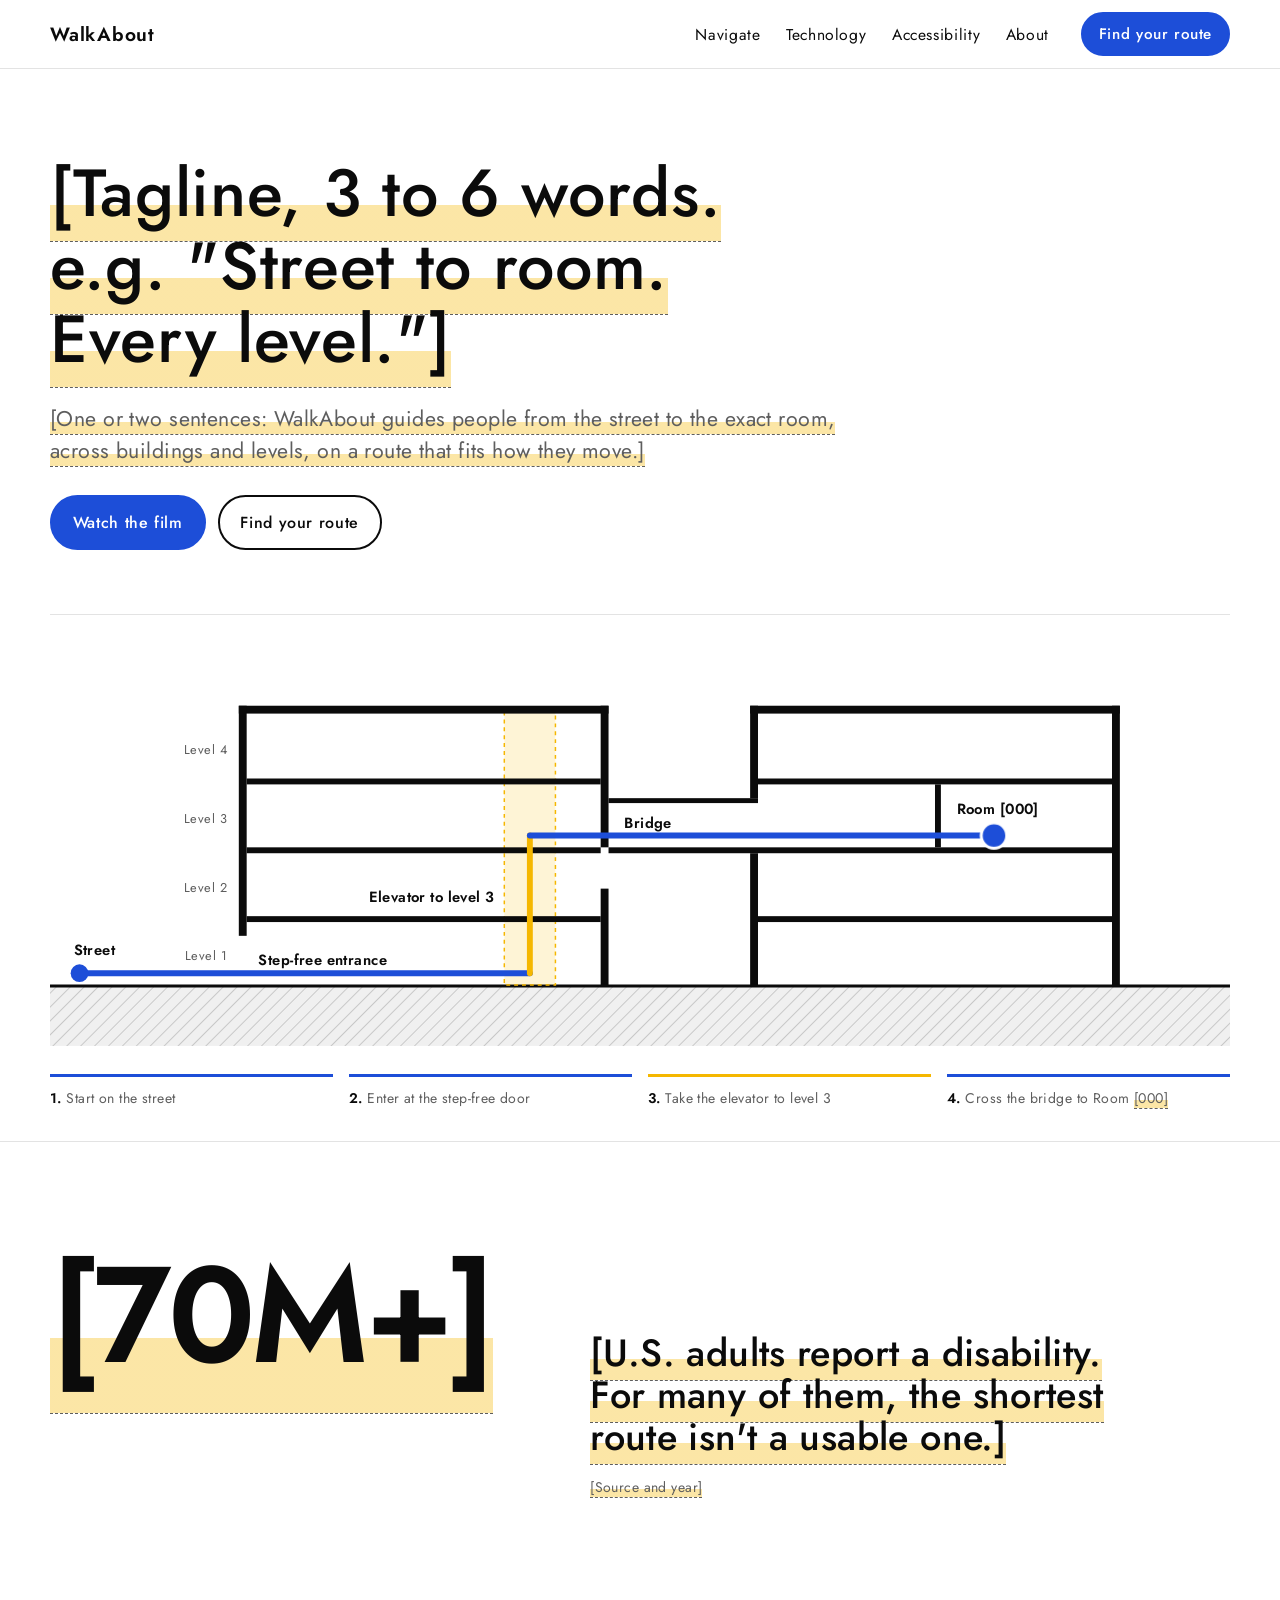
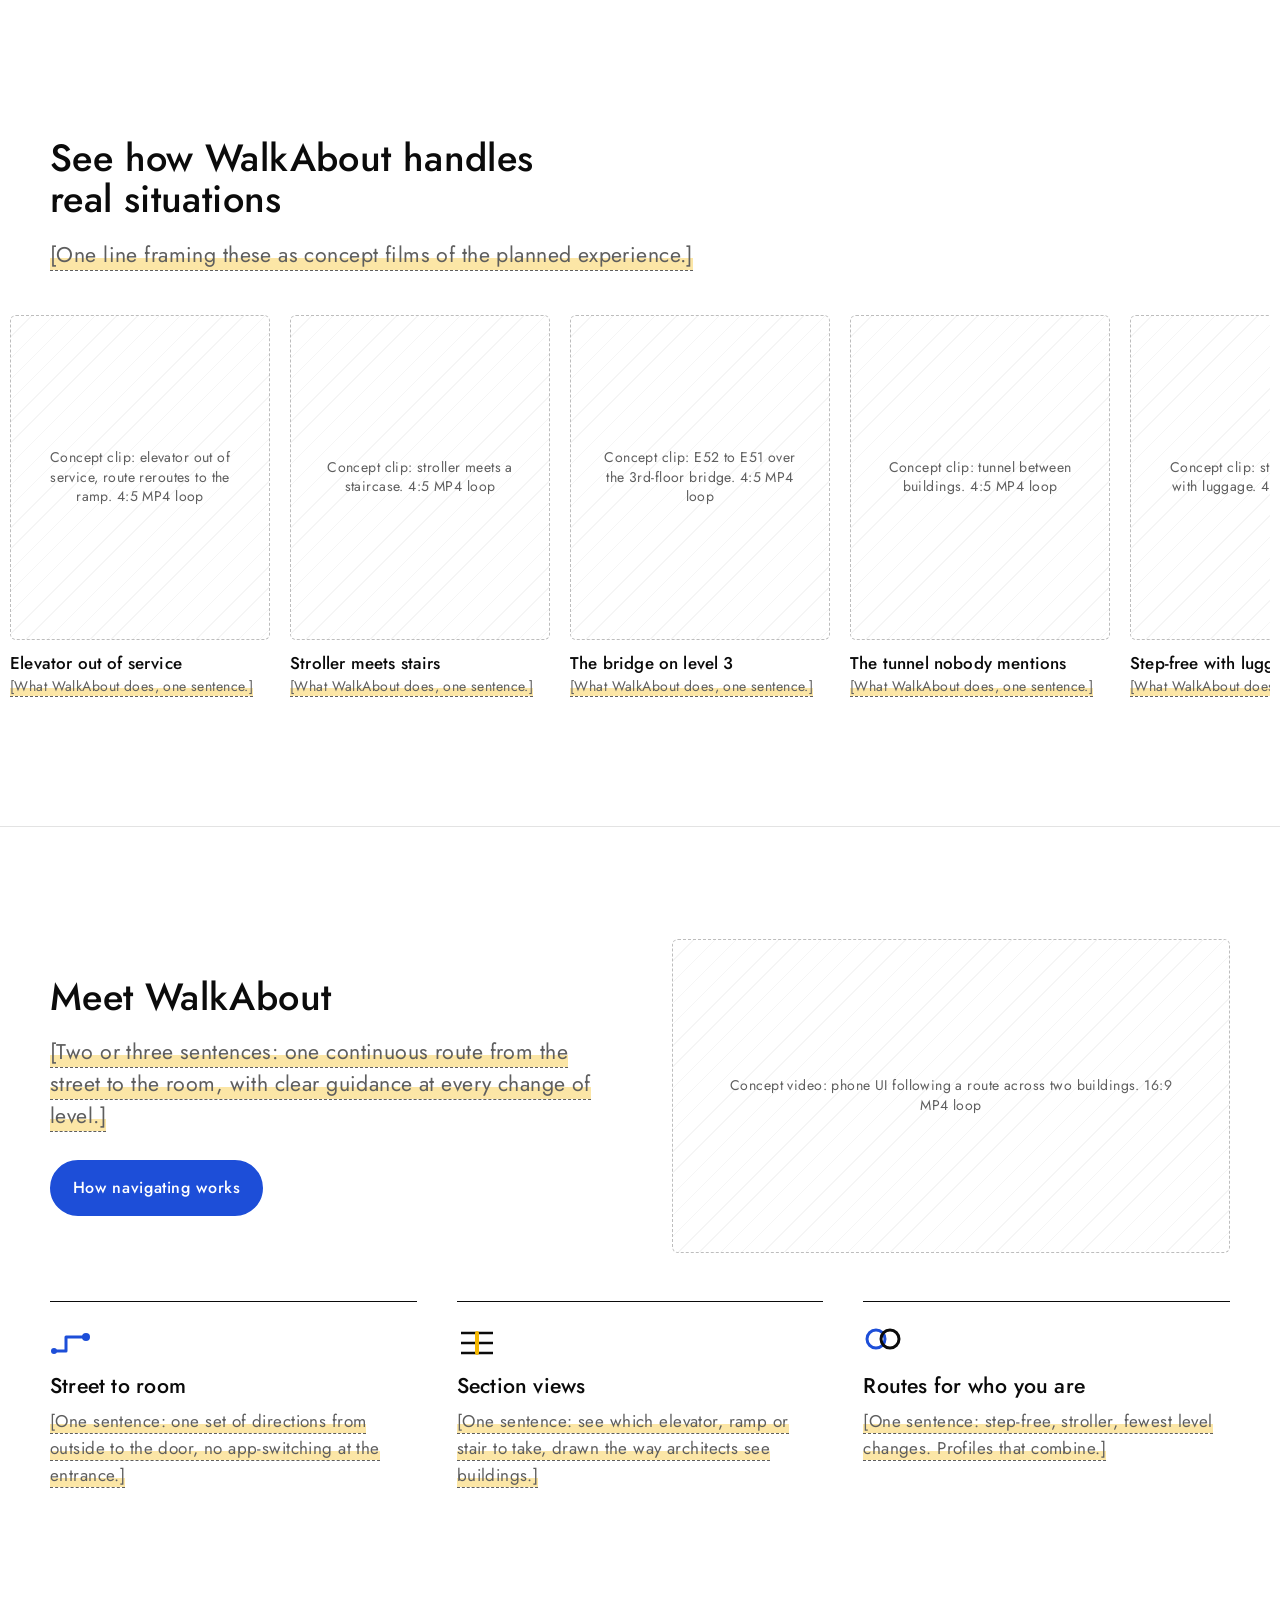
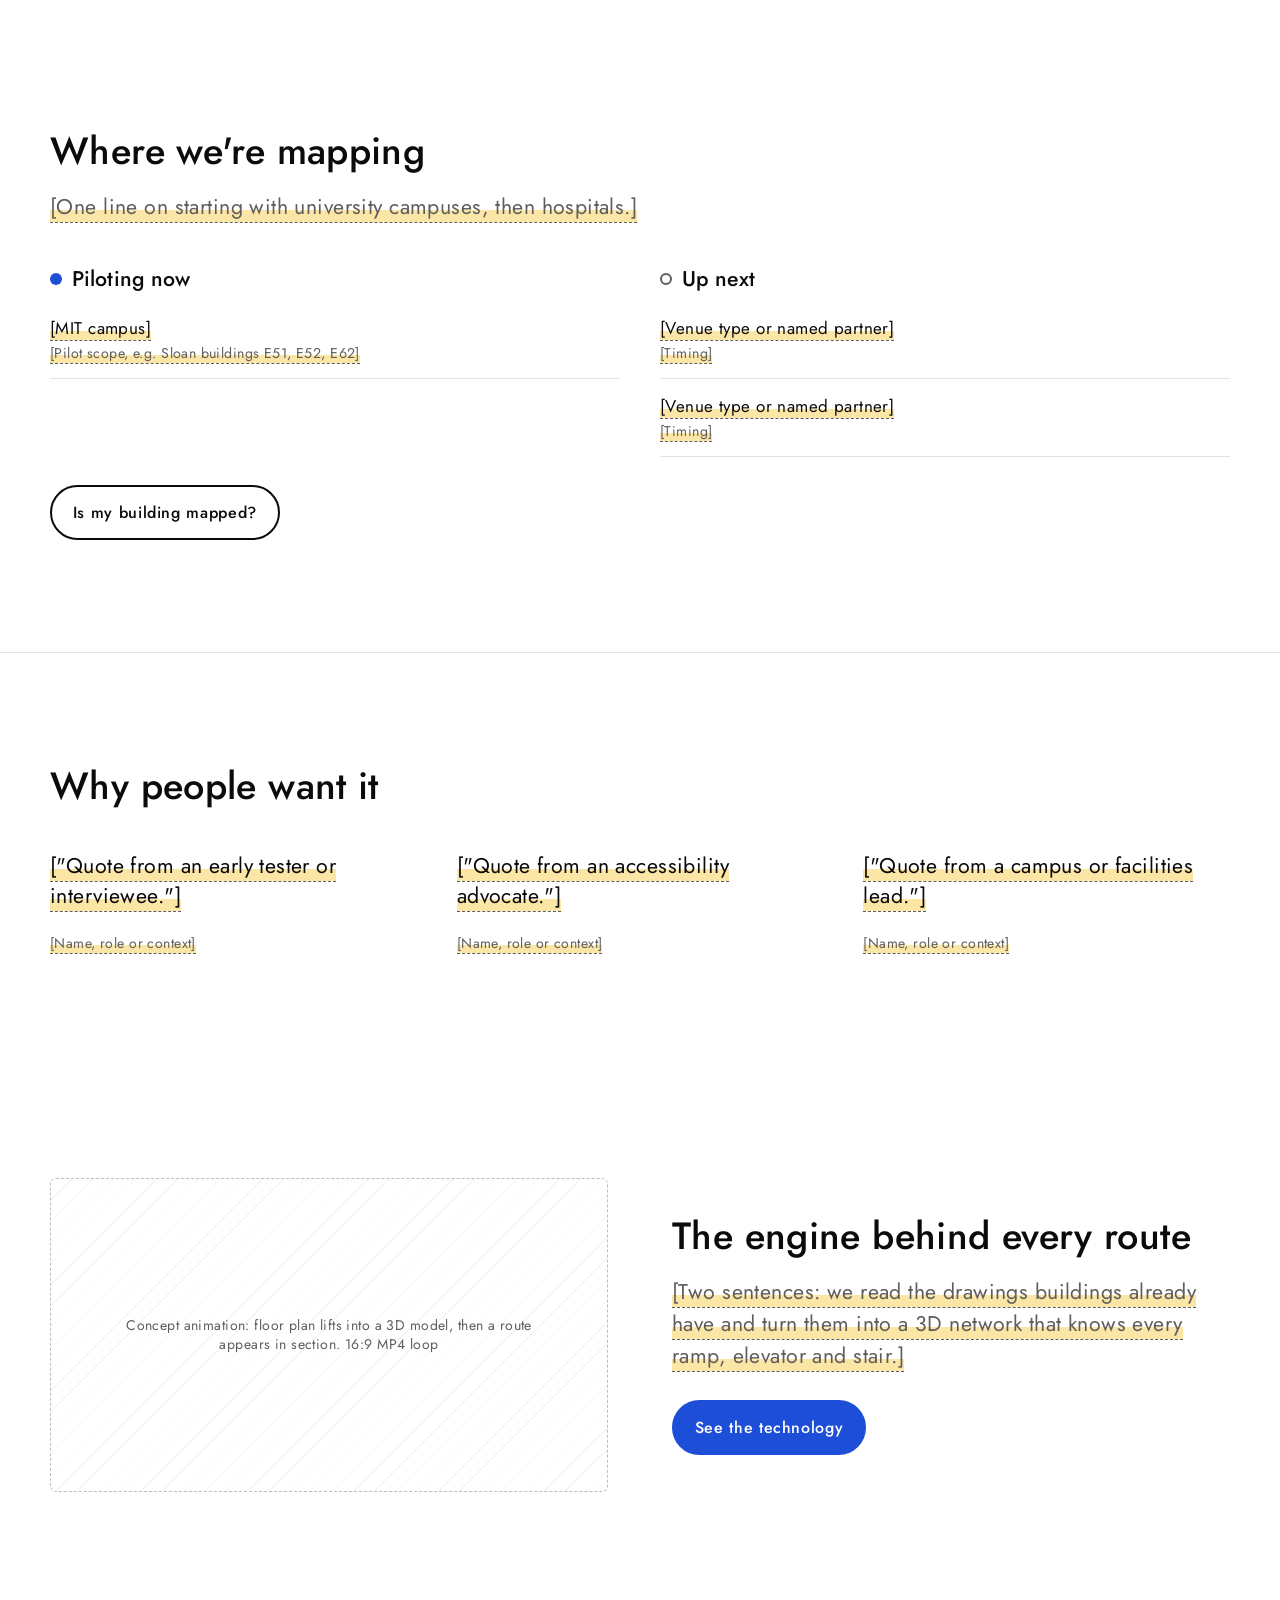
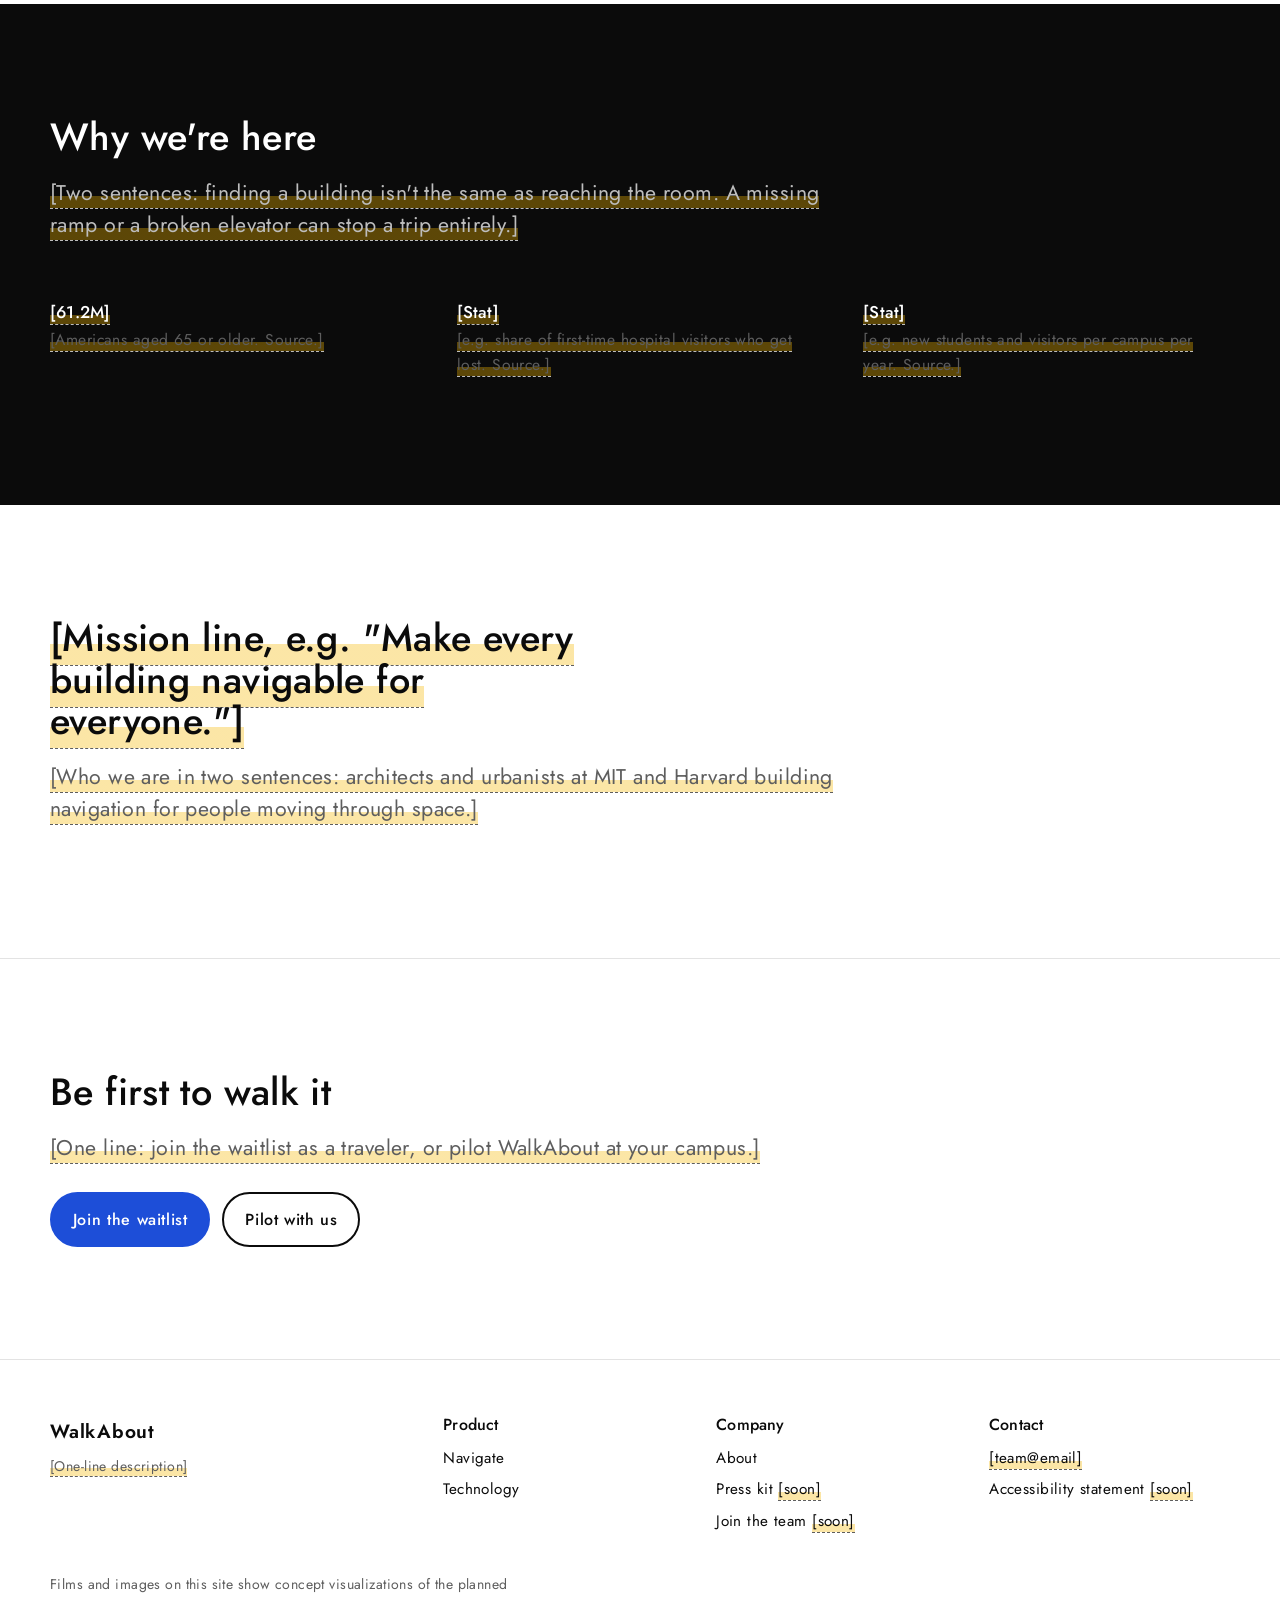
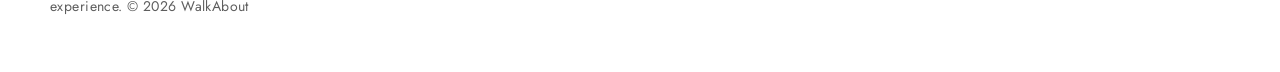
==== index.html @ 056bdba4 "WalkAbout website: first version Static site (no build step) for the WalkAbout indoor navigation pro" ====
<!DOCTYPE html>
<html lang="en">
<head>
  <meta charset="utf-8">
  <meta name="viewport" content="width=device-width, initial-scale=1">
  <title>WalkAbout</title>
  <meta name="description" content="[Site description, about 150 characters: what WalkAbout is and who it's for.]">
  <link rel="preconnect" href="https://fonts.googleapis.com">
  <link rel="preconnect" href="https://fonts.gstatic.com" crossorigin>
  <!-- Futura PT: add your Adobe Fonts kit here, e.g. <link rel="stylesheet" href="https://use.typekit.net/XXXXXXX.css">. Jost below is the free stand-in. -->
  <link href="https://fonts.googleapis.com/css2?family=Jost:wght@400;500;600&display=swap" rel="stylesheet">
  <link rel="stylesheet" href="assets/css/style.css?v=20261123s">
</head>
<body>
  <a class="skip-link" href="#main">Skip to content</a>

  <!-- ============================== HEADER ============================== -->
  <header class="site-header">
    <div class="wrap">
      <a class="brand" href="index.html" aria-label="WalkAbout home">
        WalkAbout
      </a>
      <nav class="nav" id="site-nav" aria-label="Main">
        <ul>
          <li><a href="navigate.html">Navigate</a></li>
          <li><a href="technology.html">Technology</a></li>
          <li><a href="accessibility.html">Accessibility</a></li>
          <li><a href="about.html">About</a></li>
        </ul>
      </nav>
      <button class="btn btn--small header-cta" data-open-check>Find your route</button>
    </div>
  </header>

  <main id="main">

    <!-- 1. HERO: the route drawn in section, street to room -->
    <section class="hero">
      <div class="wrap">
        <h1><span class="ph">[Tagline, 3 to 6 words. e.g. "Street to room. Every level."]</span></h1>
        <p class="lede"><span class="ph">[One or two sentences: WalkAbout guides people from the street to the exact room, across buildings and levels, on a route that fits how they move.]</span></p>
        <div class="btn-row">
          <a class="btn" href="#film">Watch the film</a>
          <button class="btn btn--ghost" data-open-check>Find your route</button>
        </div>

        <figure class="section-drawing" aria-labelledby="sd-caption">
          <svg viewBox="0 0 1200 430" role="img" aria-labelledby="sd-title">
            <title id="sd-title">Section drawing of a route: from the street, through a ground-floor entrance, up an elevator to level 3, across a bridge into the next building, to the destination room.</title>
            <defs>
              <pattern id="poche" width="10" height="10" patternUnits="userSpaceOnUse" patternTransform="rotate(45)">
                <rect width="10" height="10" fill="#F0F0F0"/>
                <line x1="0" y1="0" x2="0" y2="10" stroke="#C8C8C8" stroke-width="2"/>
              </pattern>
            </defs>

            <!-- ground in section -->
            <rect class="sd-ground" x="0" y="362" width="1200" height="60"/>
            <line class="sd-groundline" x1="0" y1="361" x2="1200" y2="361"/>

            <!-- Building A -->
            <rect class="sd-core" x="462" y="82" width="52" height="278"/>
            <rect class="sd-slab" x="200" y="290" width="360" height="6"/>
            <rect class="sd-slab" x="200" y="220" width="360" height="6"/>
            <rect class="sd-slab" x="200" y="150" width="360" height="6"/>
            <rect class="sd-slab" x="192" y="76" width="376" height="8"/>
            <rect class="sd-wall" x="192" y="76" width="8" height="234"/>   <!-- gap below = entrance -->
            <rect class="sd-wall" x="560" y="76" width="8" height="144"/>
            <rect class="sd-wall" x="560" y="262" width="8" height="100"/>

            <!-- Bridge at level 3 -->
            <rect class="sd-slab" x="568" y="220" width="152" height="6"/>
            <rect class="sd-slab" x="568" y="170" width="152" height="5"/>

            <!-- Building B -->
            <rect class="sd-slab" x="720" y="290" width="360" height="6"/>
            <rect class="sd-slab" x="720" y="220" width="360" height="6"/>
            <rect class="sd-slab" x="720" y="150" width="360" height="6"/>
            <rect class="sd-slab" x="712" y="76" width="376" height="8"/>
            <rect class="sd-wall" x="712" y="76" width="8" height="94"/>
            <rect class="sd-wall" x="712" y="226" width="8" height="136"/>
            <rect class="sd-wall" x="1080" y="76" width="8" height="286"/>
            <rect class="sd-wall" x="900" y="156" width="6" height="64"/>   <!-- room partition -->

            <!-- level labels -->
            <text class="sd-level" x="180" y="335" text-anchor="end">Level 1</text>
            <text class="sd-level" x="180" y="265" text-anchor="end">Level 2</text>
            <text class="sd-level" x="180" y="195" text-anchor="end">Level 3</text>
            <text class="sd-level" x="180" y="125" text-anchor="end">Level 4</text>

            <!-- the route -->
            <path class="sd-walk sd-anim sd-anim--1" d="M30 348 H488"/>
            <path class="sd-lift sd-anim sd-anim--2" d="M488 348 V208"/>
            <path class="sd-walk sd-anim sd-anim--3" d="M488 208 H960"/>
            <circle class="sd-dot" cx="30" cy="348" r="9"/>
            <g class="sd-pop">
              <circle class="sd-pin" cx="960" cy="208" r="13"/>
            </g>

            <!-- callouts -->
            <text class="sd-label" x="24" y="330">Street</text>
            <text class="sd-label" x="212" y="340">Step-free entrance</text>
            <text class="sd-label" x="452" y="276" text-anchor="end">Elevator to level 3</text>
            <text class="sd-label" x="584" y="200">Bridge</text>
            <text class="sd-label" x="922" y="186">Room <tspan class="ph">[000]</tspan></text>
          </svg>
          <figcaption id="sd-caption">
            <ol class="route-steps">
              <li>Start on the street</li>
              <li>Enter at the step-free door</li>
              <li class="is-level">Take the elevator to level 3</li>
              <li>Cross the bridge to Room <span class="ph">[000]</span></li>
            </ol>
          </figcaption>
        </figure>
      </div>
    </section>

    <!-- 2. ONE BIG NEED STAT -->
    <section class="band band--white" aria-labelledby="stat-h">
      <div class="wrap stat">
        <p class="stat__num" aria-hidden="true"><span class="ph">[70M+]</span></p>
        <div>
          <h2 id="stat-h"><span class="ph">[U.S. adults report a disability. For many of them, the shortest route isn't a usable one.]</span></h2>
          <p class="stat__src"><span class="ph">[Source and year]</span></p>
        </div>
      </div>
    </section>

    <!-- 3. REAL SITUATIONS (Waymo's "real world scenarios" strip) -->
    <section class="band" id="film" aria-labelledby="scen-h">
      <div class="wrap">
        <div class="section-head">
          <h2 id="scen-h">See how WalkAbout handles real situations</h2>
          <p class="lede"><span class="ph">[One line framing these as concept films of the planned experience.]</span></p>
        </div>
        <div class="strip">
          <article class="scenario">
            <!-- Swap in: <video src="assets/media/scenario-elevator.mp4" autoplay muted loop playsinline aria-label="..."></video> -->
            <figure class="media media--tall" data-ph="Concept clip: elevator out of service, route reroutes to the ramp. 4:5 MP4 loop"></figure>
            <h3>Elevator out of service</h3>
            <p><span class="ph">[What WalkAbout does, one sentence.]</span></p>
          </article>
          <article class="scenario">
            <figure class="media media--tall" data-ph="Concept clip: stroller meets a staircase. 4:5 MP4 loop"></figure>
            <h3>Stroller meets stairs</h3>
            <p><span class="ph">[What WalkAbout does, one sentence.]</span></p>
          </article>
          <article class="scenario">
            <figure class="media media--tall" data-ph="Concept clip: E52 to E51 over the 3rd-floor bridge. 4:5 MP4 loop"></figure>
            <h3>The bridge on level 3</h3>
            <p><span class="ph">[What WalkAbout does, one sentence.]</span></p>
          </article>
          <article class="scenario">
            <figure class="media media--tall" data-ph="Concept clip: tunnel between buildings. 4:5 MP4 loop"></figure>
            <h3>The tunnel nobody mentions</h3>
            <p><span class="ph">[What WalkAbout does, one sentence.]</span></p>
          </article>
          <article class="scenario">
            <figure class="media media--tall" data-ph="Concept clip: step-free route with luggage. 4:5 MP4 loop"></figure>
            <h3>Step-free with luggage</h3>
            <p><span class="ph">[What WalkAbout does, one sentence.]</span></p>
          </article>
        </div>
      </div>
    </section>

    <!-- 4–5. MEET WALKABOUT + THREE PILLARS -->
    <section class="band band--white" aria-labelledby="meet-h">
      <div class="wrap">
        <div class="split">
          <div>
            <h2 id="meet-h">Meet WalkAbout</h2>
            <p class="lede"><span class="ph">[Two or three sentences: one continuous route from the street to the room, with clear guidance at every change of level.]</span></p>
            <div class="btn-row">
              <a class="btn" href="navigate.html">How navigating works</a>
            </div>
          </div>
          <!-- Swap in: <video src="assets/media/meet.mp4" autoplay muted loop playsinline aria-label="..."></video> -->
          <figure class="media" data-ph="Concept video: phone UI following a route across two buildings. 16:9 MP4 loop"></figure>
        </div>

        <div class="pillars">
          <div class="pillar">
            <svg viewBox="0 0 40 40" aria-hidden="true"><path d="M4 32h12V18h20" fill="none" stroke="#1D4ED8" stroke-width="3" stroke-linecap="round" stroke-linejoin="round"/><circle cx="4" cy="32" r="3" fill="#1D4ED8"/><circle cx="36" cy="18" r="4" fill="#1D4ED8"/></svg>
            <h3>Street to room</h3>
            <p><span class="ph">[One sentence: one set of directions from outside to the door, no app-switching at the entrance.]</span></p>
          </div>
          <div class="pillar">
            <svg viewBox="0 0 40 40" aria-hidden="true"><path d="M4 34h32M4 24h32M4 14h32" stroke="#0B0B0B" stroke-width="2.5"/><path d="M20 34V14" stroke="#F5B700" stroke-width="4" stroke-linecap="round"/></svg>
            <h3>Section views</h3>
            <p><span class="ph">[One sentence: see which elevator, ramp or stair to take, drawn the way architects see buildings.]</span></p>
          </div>
          <div class="pillar">
            <svg viewBox="0 0 40 40" aria-hidden="true"><circle cx="13" cy="20" r="9" fill="none" stroke="#1D4ED8" stroke-width="3"/><circle cx="27" cy="20" r="9" fill="none" stroke="#0B0B0B" stroke-width="3"/></svg>
            <h3>Routes for who you are</h3>
            <p><span class="ph">[One sentence: step-free, stroller, fewest level changes. Profiles that combine.]</span></p>
          </div>
        </div>
      </div>
    </section>

    <!-- 6–7. WHERE WE'RE MAPPING -->
    <section class="band" id="where" aria-labelledby="where-h">
      <div class="wrap">
        <div class="section-head">
          <h2 id="where-h">Where we're mapping</h2>
          <p class="lede"><span class="ph">[One line on starting with university campuses, then hospitals.]</span></p>
        </div>
        <div class="places">
          <div>
            <h3><span class="status-dot" aria-hidden="true"></span>Piloting now</h3>
            <ul>
              <li><span class="ph">[MIT campus]</span><small><span class="ph">[Pilot scope, e.g. Sloan buildings E51, E52, E62]</span></small></li>
            </ul>
          </div>
          <div>
            <h3><span class="status-dot status-dot--next" aria-hidden="true"></span>Up next</h3>
            <ul>
              <li><span class="ph">[Venue type or named partner]</span><small><span class="ph">[Timing]</span></small></li>
              <li><span class="ph">[Venue type or named partner]</span><small><span class="ph">[Timing]</span></small></li>
            </ul>
          </div>
        </div>
        <div class="btn-row">
          <button class="btn btn--ghost" data-open-check>Is my building mapped?</button>
        </div>
      </div>
    </section>

    <!-- 8. VOICES -->
    <section class="band band--white" aria-labelledby="voices-h">
      <div class="wrap">
        <div class="section-head">
          <h2 id="voices-h">Why people want it</h2>
        </div>
        <div class="quotes">
          <figure class="quote">
            <blockquote><p><span class="ph">["Quote from an early tester or interviewee."]</span></p></blockquote>
            <figcaption><span class="ph">[Name, role or context]</span></figcaption>
          </figure>
          <figure class="quote">
            <blockquote><p><span class="ph">["Quote from an accessibility advocate."]</span></p></blockquote>
            <figcaption><span class="ph">[Name, role or context]</span></figcaption>
          </figure>
          <figure class="quote">
            <blockquote><p><span class="ph">["Quote from a campus or facilities lead."]</span></p></blockquote>
            <figcaption><span class="ph">[Name, role or context]</span></figcaption>
          </figure>
        </div>
      </div>
    </section>

    <!-- 10. THE ENGINE (teaser for Technology) -->
    <section class="band" aria-labelledby="engine-h">
      <div class="wrap split split--rev">
        <div>
          <h2 id="engine-h">The engine behind every route</h2>
          <p class="lede"><span class="ph">[Two sentences: we read the drawings buildings already have and turn them into a 3D network that knows every ramp, elevator and stair.]</span></p>
          <div class="btn-row">
            <a class="btn" href="technology.html">See the technology</a>
          </div>
        </div>
        <!-- Swap in: <video src="assets/media/plan-to-3d.mp4" ...></video> -->
        <figure class="media" data-ph="Concept animation: floor plan lifts into a 3D model, then a route appears in section. 16:9 MP4 loop"></figure>
      </div>
    </section>

    <!-- 11. WHY WE'RE HERE (accessibility pillar) -->
    <section class="band band--ink" id="why" aria-labelledby="why-h">
      <div class="wrap">
        <div class="section-head">
          <h2 id="why-h">Why we're here</h2>
          <p class="lede"><span class="ph">[Two sentences: finding a building isn't the same as reaching the room. A missing ramp or a broken elevator can stop a trip entirely.]</span></p>
        </div>
        <div class="features">
          <div class="feature">
            <h3><span class="ph">[61.2M]</span></h3>
            <p><span class="ph">[Americans aged 65 or older. Source.]</span></p>
          </div>
          <div class="feature is-level">
            <h3><span class="ph">[Stat]</span></h3>
            <p><span class="ph">[e.g. share of first-time hospital visitors who get lost. Source.]</span></p>
          </div>
          <div class="feature">
            <h3><span class="ph">[Stat]</span></h3>
            <p><span class="ph">[e.g. new students and visitors per campus per year. Source.]</span></p>
          </div>
        </div>
      </div>
    </section>

    <!-- 12–13. MISSION -->
    <section class="band" id="mission" aria-labelledby="mission-h">
      <div class="wrap">
        <h2 id="mission-h"><span class="ph">[Mission line, e.g. "Make every building navigable for everyone."]</span></h2>
        <p class="lede"><span class="ph">[Who we are in two sentences: architects and urbanists at MIT and Harvard building navigation for people moving through space.]</span></p>
      </div>
    </section>

    <!-- 15. FINAL CTA -->
    <section class="band band--white final" aria-labelledby="final-h">
      <div class="wrap">
        <h2 id="final-h">Be first to walk it</h2>
        <p class="lede"><span class="ph">[One line: join the waitlist as a traveler, or pilot WalkAbout at your campus.]</span></p>
        <div class="btn-row">
          <button class="btn" data-open-check>Join the waitlist</button>
          <a class="btn btn--ghost" href="mailto:[team@email]">Pilot with us</a>
        </div>
      </div>
    </section>
  </main>

  <!-- ============================== FOOTER ============================== -->
  <footer class="site-footer">
    <div class="wrap">
      <div class="footer-grid">
        <div>
          <a class="brand" href="index.html">WalkAbout</a>
          <p class="hint"><span class="ph">[One-line description]</span></p>
        </div>
        <div>
          <h3>Product</h3>
          <ul>
            <li><a href="navigate.html">Navigate</a></li>
            <li><a href="technology.html">Technology</a></li>
          </ul>
        </div>
        <div>
          <h3>Company</h3>
          <ul>
            <li><a href="about.html">About</a></li>
            <li><a href="#">Press kit <span class="ph">[soon]</span></a></li>
            <li><a href="#">Join the team <span class="ph">[soon]</span></a></li>
          </ul>
        </div>
        <div>
          <h3>Contact</h3>
          <ul>
            <li><a href="mailto:[team@email]"><span class="ph">[team@email]</span></a></li>
            <li><a href="#">Accessibility statement <span class="ph">[soon]</span></a></li>
          </ul>
        </div>
      </div>
      <p class="footer-note">Films and images on this site show concept visualizations of the planned experience. &copy; 2026 WalkAbout</p>
    </div>
  </footer>

  <!-- ===================== "IS MY BUILDING MAPPED?" ===================== -->
  <dialog id="check-dialog" aria-labelledby="check-dialog-h">
    <button class="dialog__close" aria-label="Close">&times;</button>
    <div class="dialog__body">
      <h2 id="check-dialog-h" style="font-size:var(--t-lg)">Is my building mapped?</h2>
      <form class="check-form" novalidate>
        <label for="place-dialog">Campus or building</label>
        <div class="form-row">
          <input id="place-dialog" type="text" name="place" autocomplete="off" placeholder="e.g. MIT Building E52">
          <button class="btn" type="submit">Check</button>
        </div>
      </form>
      <div class="check-result form-msg" role="status"></div>
    </div>
  </dialog>

  <script src="assets/js/main.js?v=20261123s"></script>
</body>
</html>
---- assets/css/style.css ----
/* ==========================================================================
   WalkAbout — shared styles
   Black and white, with access blue as the one bright accent.
   Signal yellow is kept only for level-change markers (stairs, elevators, ramps).
   ========================================================================== */

:root {
  --paper: #FFFFFF;      /* page */
  --ink: #0B0B0B;        /* text, rules, dark bands */
  --muted: #5E5E5E;      /* secondary text (6.4:1 on white) */
  --grid: #E3E3E3;       /* hairlines */
  --soft: #F5F5F5;       /* quiet panels */
  --route: #1D4ED8;      /* access blue: the walking route */
  --route-ink: #FFFFFF;
  --level: #F5B700;      /* signal yellow: vertical connections only */
  --surface: #FFFFFF;

  /* Futura PT comes from Adobe Fonts (add the kit link to each page); Jost is the free stand-in. */
  --font: "futura-pt", "Futura PT", "Jost", Futura, system-ui, sans-serif;
  --track: 0.025em;      /* slightly open letter spacing throughout */
  --header-h: 4.25rem;   /* updated by main.js */

  /* Type scale (perfect fourth, 1.333) */
  --t-sm: 0.875rem;
  --t-base: 1.0625rem;
  --t-md: 1.333rem;
  --t-lg: 1.777rem;
  --t-xl: 2.369rem;
  --t-2xl: clamp(2.4rem, 5.2vw, 4.2rem);

  --measure: 62ch;
  --wrap: 1180px;
  --gutter: clamp(1.25rem, 4vw, 2.5rem);
  --radius: 6px;
}

*, *::before, *::after { box-sizing: border-box; }

html { scroll-behavior: smooth; }
@media (prefers-reduced-motion: reduce) { html { scroll-behavior: auto; } }

body {
  margin: 0;
  background: var(--paper);
  color: var(--ink);
  font-family: var(--font);
  font-size: var(--t-base);
  line-height: 1.6;
  letter-spacing: var(--track);
  -webkit-font-smoothing: antialiased;
}

img, video, svg { display: block; max-width: 100%; }

a { color: var(--route); text-underline-offset: 0.2em; }
a:hover { text-decoration-thickness: 2px; }

:focus-visible {
  outline: 3px solid var(--route);
  outline-offset: 3px;
  border-radius: 2px;
}

h1, h2, h3 { line-height: 1.1; margin: 0 0 0.5em; letter-spacing: 0.01em; font-weight: 500; }
h1 { font-size: var(--t-2xl); max-width: 16ch; }
h2 { font-size: var(--t-xl); max-width: 22ch; }
h3 { font-size: var(--t-md); }
strong, b { font-weight: 600; }
p { margin: 0 0 1em; max-width: var(--measure); }

.lede { font-size: var(--t-md); color: var(--muted); line-height: 1.5; }

.wrap { width: min(100% - 2 * var(--gutter), var(--wrap)); margin-inline: auto; }

.skip-link {
  position: absolute; left: 1rem; top: -4rem; z-index: 100;
  background: var(--ink); color: #fff; padding: 0.6rem 1rem; border-radius: var(--radius);
}
.skip-link:focus { top: 1rem; }

/* --------------------------------------------------------------------------
   Placeholder marks — search the HTML for "ph" to find every one.
   Delete the class once real copy is in.
   -------------------------------------------------------------------------- */
.ph {
  background: linear-gradient(transparent 62%, rgba(245, 183, 0, 0.35) 62%);
  border-bottom: 1px dashed var(--muted);
}

.media {
  position: relative;
  margin: 0;
  aspect-ratio: 16 / 9;
  border-radius: var(--radius);
  border: 1px dashed #BDBDBD;
  background:
    repeating-linear-gradient(135deg, transparent 0 14px, rgba(0, 0, 0, 0.04) 14px 15px),
    var(--surface);
  display: grid;
  place-items: center;
  overflow: hidden;
}
.media::after {
  content: attr(data-ph);
  max-width: 80%;
  text-align: center;
  font-size: var(--t-sm);
  color: var(--muted);
  line-height: 1.4;
}
.media.has-video::after { content: none; }
.media video { width: 100%; height: 100%; object-fit: cover; }
.media--square { aspect-ratio: 1 / 1; }
.media--tall { aspect-ratio: 4 / 5; }

/* --------------------------------------------------------------------------
   Header
   -------------------------------------------------------------------------- */
.site-header {
  position: sticky; top: 0; z-index: 50;
  background: rgba(255, 255, 255, 0.94);
  backdrop-filter: saturate(140%) blur(8px);
  border-bottom: 1px solid var(--grid);
}
.site-header .wrap {
  display: flex; align-items: center; gap: 2rem;
  min-height: 4.25rem;
}
.brand {
  display: inline-flex; align-items: center; gap: 0.55rem;
  font-weight: 600; font-size: 1.2rem; letter-spacing: 0.04em; color: var(--ink); text-decoration: none;
}

.nav { margin-left: auto; }
.nav ul { list-style: none; display: flex; gap: 1.6rem; margin: 0; padding: 0; }
.nav a { color: var(--ink); text-decoration: none; font-size: 0.98rem; letter-spacing: 0.04em; padding: 0.3rem 0; }
.nav a:hover { color: var(--route); }
.nav a[aria-current="page"] { box-shadow: inset 0 -3px 0 var(--route); }


/* --------------------------------------------------------------------------
   Buttons
   -------------------------------------------------------------------------- */
.btn {
  display: inline-flex; align-items: center; justify-content: center; gap: 0.5rem;
  font: inherit; font-weight: 500; font-size: 1rem; letter-spacing: 0.04em;
  padding: 0.8rem 1.3rem; border-radius: 999px;
  border: 2px solid var(--route); background: var(--route); color: var(--route-ink);
  text-decoration: none; cursor: pointer;
}
.btn:hover { background: #1740B5; border-color: #1740B5; }
.btn--ghost { background: transparent; color: var(--ink); border-color: var(--ink); }
.btn--ghost:hover { background: var(--ink); color: #fff; border-color: var(--ink); }
.btn--small { padding: 0.5rem 1rem; font-size: 0.95rem; }
.btn-row { display: flex; flex-wrap: wrap; gap: 0.75rem; margin-top: 1.75rem; }

/* --------------------------------------------------------------------------
   Sections
   -------------------------------------------------------------------------- */
.band { padding-block: clamp(4rem, 9vw, 7rem); }
.band--white { background: var(--surface); border-top: 1px solid var(--grid); }
.band--soft { background: var(--soft); }
.band--ink { background: var(--ink); color: #EDEDED; }
.band--ink h2, .band--ink h3 { color: #fff; }
.band--ink .lede, .band--ink p { color: #BDBDBD; }
.band--ink .ph { border-bottom-color: #BDBDBD; }

.section-head { margin-bottom: 2.75rem; }

/* --------------------------------------------------------------------------
   Hero (home): the section drawing
   -------------------------------------------------------------------------- */
.hero { padding-top: clamp(3rem, 7vw, 5.5rem); padding-bottom: 2rem; }
.hero h1 { margin-bottom: 0.4em; }

.section-drawing {
  margin-inline: 0;
  margin-bottom: 0;
  margin-top: clamp(2.5rem, 5vw, 4rem);
  border-top: 1px solid var(--grid);
  padding-top: 1rem;
}
.section-drawing svg { width: 100%; height: auto; overflow: visible; }

.sd-slab { fill: var(--ink); }
.sd-wall { fill: var(--ink); }
.sd-core { fill: rgba(245, 183, 0, 0.16); stroke: var(--level); stroke-width: 1.5; stroke-dasharray: 4 4; }
.sd-ground { fill: url(#poche); }
.sd-groundline { stroke: var(--ink); stroke-width: 3; }
.sd-label { font: 600 15px var(--font); fill: var(--ink); }
.sd-level { font: 400 13px var(--font); fill: var(--muted); }
.sd-walk {
  fill: none; stroke: var(--route); stroke-width: 6; stroke-linecap: round; stroke-linejoin: round;
}
.sd-lift { fill: none; stroke: var(--level); stroke-width: 6; stroke-linecap: round; }
.sd-dot { fill: var(--route); }
.sd-pin { fill: var(--route); stroke: #fff; stroke-width: 3; }

/* One orchestrated moment: the route draws itself once on load. */
.sd-anim { stroke-dasharray: var(--len); stroke-dashoffset: var(--len); animation: draw 1s ease-in-out forwards; }
.sd-anim--1 { animation-delay: 0.3s; animation-duration: 1.1s; }
.sd-anim--2 { animation-delay: 1.4s; animation-duration: 0.7s; }
.sd-anim--3 { animation-delay: 2.1s; animation-duration: 0.9s; }
.sd-pop { opacity: 0; animation: pop 0.4s ease-out 3s forwards; }
@keyframes draw { to { stroke-dashoffset: 0; } }
@keyframes pop { to { opacity: 1; } }
@media (prefers-reduced-motion: reduce) {
  .sd-anim { animation: none; stroke-dashoffset: 0; }
  .sd-pop { animation: none; opacity: 1; }
}

.route-steps {
  list-style: none; padding: 0; margin: 1.25rem 0 0;
  display: grid; grid-template-columns: repeat(4, 1fr); gap: 1rem;
  counter-reset: step;
}
.route-steps li {
  counter-increment: step;
  font-size: var(--t-sm); color: var(--muted);
  padding-top: 0.6rem; border-top: 3px solid var(--route);
}
.route-steps li.is-level { border-top-color: var(--level); }
.route-steps li::before { content: counter(step) ". "; font-weight: 600; color: var(--ink); }

/* --------------------------------------------------------------------------
   Big stat
   -------------------------------------------------------------------------- */
.stat {
  display: grid; grid-template-columns: minmax(0, 1fr) minmax(0, 1.3fr); gap: 3rem; align-items: end;
}
.stat__num { font-size: clamp(3.5rem, 11vw, 8.5rem); font-weight: 600; line-height: 0.9; letter-spacing: -0.03em; }
.stat__src { font-size: var(--t-sm); color: var(--muted); }

/* --------------------------------------------------------------------------
   Scenario strip (Waymo-style video cards)
   -------------------------------------------------------------------------- */
.strip {
  display: grid; grid-auto-flow: column; grid-auto-columns: minmax(260px, 30%);
  gap: 1.25rem; overflow-x: auto; scroll-snap-type: x mandatory;
  padding-bottom: 1rem; margin-inline: calc(-1 * var(--gutter)); padding-inline: var(--gutter);
}
.strip > * { scroll-snap-align: start; }
.scenario h3 { font-size: var(--t-base); margin: 0.85rem 0 0.2rem; }
.scenario p { font-size: var(--t-sm); color: var(--muted); margin: 0; }

/* --------------------------------------------------------------------------
   Pillars / features
   -------------------------------------------------------------------------- */
.split { display: grid; grid-template-columns: 1fr 1fr; gap: clamp(2rem, 5vw, 4.5rem); align-items: center; }
.split--rev > :first-child { order: 2; }

.pillars { display: grid; grid-template-columns: repeat(3, 1fr); gap: 2.5rem; margin-top: 3rem; }
.pillar { border-top: 1px solid var(--ink); padding-top: 1.1rem; }
.pillar svg { width: 40px; height: 40px; margin-bottom: 0.9rem; }
.pillar p { color: var(--muted); }

.features { display: grid; grid-template-columns: repeat(3, 1fr); gap: 2rem 2.5rem; }
.feature h3 { font-size: var(--t-base); margin-bottom: 0.3rem; }
.feature p { color: var(--muted); font-size: 0.98rem; }
.feature { border-top: 1px solid var(--ink); padding-top: 1.1rem; }

/* --------------------------------------------------------------------------
   Where we're mapping
   -------------------------------------------------------------------------- */
.places { display: grid; grid-template-columns: 1fr 1fr; gap: 2.5rem; }
.places h3 { display: flex; align-items: center; gap: 0.6rem; }
.status-dot { width: 12px; height: 12px; border-radius: 50%; background: var(--route); flex: none; }
.status-dot--next { background: transparent; border: 2px solid var(--muted); }
.places ul { list-style: none; padding: 0; margin: 0; }
.places li { padding: 0.85rem 0; border-bottom: 1px solid var(--grid); }
.places li small { display: block; color: var(--muted); }

/* --------------------------------------------------------------------------
   Quotes
   -------------------------------------------------------------------------- */
.quotes { display: grid; grid-template-columns: repeat(3, 1fr); gap: 2.5rem; }
.quote { margin: 0; }
.quote blockquote { margin: 0 0 1rem; font-size: var(--t-md); line-height: 1.4; }
.quote figcaption { color: var(--muted); font-size: var(--t-sm); }

/* --------------------------------------------------------------------------
   Steps (true sequences only)
   -------------------------------------------------------------------------- */
.steps { list-style: none; padding: 0; margin: 0; counter-reset: s; display: grid; gap: 4.5rem; }
.steps > li { counter-increment: s; display: grid; grid-template-columns: 1fr 1fr; gap: clamp(2rem, 5vw, 4rem); align-items: center; }
.steps > li:nth-child(even) > .media { order: -1; }
.step__num {
  display: inline-grid; place-items: center; min-width: 2.4rem; height: 2.4rem; padding-inline: 0.7rem; border-radius: 999px;
  background: var(--route); color: #fff; font-weight: 500; margin-bottom: 1rem;
}
.step__num::before { content: counter(s, decimal-leading-zero); }
.step__num.is-level { background: var(--level); color: var(--ink); }

/* --------------------------------------------------------------------------
   Profile chips (Navigate)
   -------------------------------------------------------------------------- */
.chips { display: flex; flex-wrap: wrap; gap: 0.6rem; margin: 1.5rem 0; padding: 0; list-style: none; }
.chip {
  font: inherit; font-size: 0.95rem; padding: 0.5rem 0.95rem; border-radius: 999px;
  border: 1.5px solid var(--ink); background: transparent; color: var(--ink); cursor: pointer;
}
.chip[aria-pressed="true"] { background: var(--route); border-color: var(--route); color: #fff; }
.chip-note { font-size: var(--t-sm); color: var(--muted); min-height: 1.5em; }

/* --------------------------------------------------------------------------
   FAQ
   -------------------------------------------------------------------------- */
.faq { max-width: 760px; }
.faq details { border-bottom: 1px solid var(--grid); padding: 1.1rem 0; }
.faq summary { cursor: pointer; font-weight: 600; font-size: var(--t-md); list-style: none; display: flex; justify-content: space-between; gap: 1rem; }
.faq summary::-webkit-details-marker { display: none; }
.faq summary::after { content: "+"; font-weight: 400; color: var(--route); }
.faq details[open] summary::after { content: "\2212"; }
.faq details p { margin-top: 0.8rem; color: var(--muted); }

/* --------------------------------------------------------------------------
   Technology: pipeline + spec list + timeline
   -------------------------------------------------------------------------- */
.pipeline-map {
  display: flex; flex-wrap: wrap; align-items: center; gap: 0.5rem; margin-top: 2rem;
  list-style: none; padding: 0;
}
.pipeline-map li a {
  display: inline-block; padding: 0.45rem 0.9rem; border-radius: 999px;
  border: 1.5px solid var(--grid); background: var(--surface);
  color: var(--ink); text-decoration: none; font-size: 0.95rem;
}
.pipeline-map li a:hover { border-color: var(--route); color: var(--route); }
.pipeline-map li + li::before { content: ""; display: inline-block; width: 1rem; height: 2px; background: var(--grid); margin-right: 0.5rem; vertical-align: middle; }

.specs { display: grid; grid-template-columns: repeat(2, 1fr); gap: 0 3rem; margin: 0; }
.specs div { padding: 1rem 0; border-bottom: 1px solid rgba(255,255,255,0.15); display: grid; grid-template-columns: 11rem 1fr; gap: 1rem; }
.specs dt { font-weight: 600; color: #fff; }
.specs dd { margin: 0; color: #BDBDBD; }

.timeline { list-style: none; padding: 0; margin: 0; display: grid; grid-template-columns: repeat(4, 1fr); gap: 1.5rem; }
.timeline li { border-top: 3px solid var(--grid); padding-top: 1rem; }
.timeline li.is-now { border-top-color: var(--route); }
.timeline strong { display: block; margin-bottom: 0.25rem; }
.timeline span { color: var(--muted); font-size: 0.98rem; }

/* --------------------------------------------------------------------------
   Partners
   -------------------------------------------------------------------------- */
.logos { display: flex; flex-wrap: wrap; gap: 1rem; }
.logo-ph {
  width: 170px; height: 72px; border: 1px dashed #BDBDBD; border-radius: var(--radius);
  display: grid; place-items: center; color: var(--muted); font-size: var(--t-sm); background: var(--surface);
}

/* --------------------------------------------------------------------------
   Availability check (inline + dialog)
   -------------------------------------------------------------------------- */
.check { display: grid; grid-template-columns: 1fr 1fr; gap: 3rem; align-items: start; }
.form-row { display: flex; gap: 0.6rem; flex-wrap: wrap; }
.form-row input { flex: 1 1 220px; }
label { display: block; font-weight: 600; margin-bottom: 0.4rem; }
input[type="text"], input[type="email"] {
  font: inherit; padding: 0.75rem 0.95rem; border-radius: var(--radius);
  border: 1.5px solid #8A8A8A; background: var(--surface); color: var(--ink); width: 100%;
}
input:focus-visible { outline-offset: 1px; }
.form-msg { margin-top: 1rem; }
.form-msg:empty { display: none; }
.hint { font-size: var(--t-sm); color: var(--muted); margin-top: 0.5rem; }

dialog {
  border: none; border-radius: 12px; padding: 0; width: min(520px, calc(100% - 2rem));
  color: var(--ink); background: var(--surface);
  box-shadow: 0 24px 60px rgba(0, 0, 0, 0.25);
}
dialog::backdrop { background: rgba(0, 0, 0, 0.55); }
.dialog__body { padding: 2rem; }
.dialog__close {
  position: absolute; top: 0.75rem; right: 0.75rem; background: none; border: none;
  font-size: 1.5rem; line-height: 1; cursor: pointer; color: var(--muted); padding: 0.4rem 0.6rem;
}

/* --------------------------------------------------------------------------
   Final CTA + footer
   -------------------------------------------------------------------------- */
.final { text-align: left; }
.final h2 { max-width: 18ch; }

.site-footer { padding: 3.5rem 0 2.5rem; border-top: 1px solid var(--grid); font-size: 0.95rem; }
.footer-grid { display: grid; grid-template-columns: 1.5fr repeat(3, 1fr); gap: 2rem; }
.site-footer h3 { font-size: 1rem; margin-bottom: 0.75rem; }
.site-footer ul { list-style: none; padding: 0; margin: 0; display: grid; gap: 0.45rem; }
.site-footer a { color: var(--ink); text-decoration: none; }
.site-footer a:hover { color: var(--route); text-decoration: underline; }
.footer-note { color: var(--muted); margin-top: 2.5rem; font-size: var(--t-sm); }

/* --------------------------------------------------------------------------
   Utilities
   -------------------------------------------------------------------------- */
.sr-only {
  position: absolute; width: 1px; height: 1px; padding: 0; margin: -1px;
  overflow: hidden; clip: rect(0 0 0 0); white-space: nowrap; border: 0;
}
.accent { color: var(--route); }
.eyebrow {
  font-size: var(--t-sm); font-weight: 500; letter-spacing: 0.14em; text-transform: uppercase;
  color: var(--muted); margin-bottom: 0.9rem;
}
.more-link { margin-top: 3rem; font-size: var(--t-md); }
.band--ink label { color: #fff; }
.band--ink .form-msg strong { color: #fff; }
.band--ink .btn--ghost { color: #fff; border-color: #fff; }
.band--ink .btn--ghost:hover { background: #fff; color: var(--ink); }

/* --------------------------------------------------------------------------
   Navigate: the demo comes first; the caption rises over it on scroll
   -------------------------------------------------------------------------- */
.demo-stage { position: relative; background: var(--paper); }
.demo-stage__sticky {
  position: relative; display: grid; justify-items: center; align-content: center; gap: 1rem;
  padding: 0 0 clamp(3rem, 7vw, 5rem);
}
/* The demo film: 16:9, full width; on its own it is just the film, edge to edge */
.demo-stage__media { margin: 0; width: 100%; aspect-ratio: 16 / 9; background: #000; overflow: hidden; }
.demo-stage__media video { display: block; width: 100%; height: 100%; object-fit: cover; }
/* Controls sit bottom-left: the film marks itself as a concept bottom-right */
.demo-controls { position: absolute; left: 1rem; bottom: 1rem; z-index: 3; display: flex; gap: 0.5rem; }
.demo-stage.is-ended .demo-skip { display: none; }
/* While the film plays the page doesn't scroll (main.js); Pause or Skip releases it */
html.is-locked { overflow: hidden; }
html:has(.demo-stage) { scrollbar-gutter: stable; }
.demo-toggle {
  font: inherit; font-size: var(--t-sm); letter-spacing: 0.06em; padding: 0.45rem 0.95rem; border-radius: 999px;
  color: #fff; background: rgba(0, 0, 0, 0.55); border: 1px solid rgba(255, 255, 255, 0.5); cursor: pointer;
  backdrop-filter: blur(6px);
}
.demo-toggle:hover { background: rgba(0, 0, 0, 0.8); }
.demo-stage__caption { text-align: center; padding-top: clamp(2rem, 6vw, 4rem); }
.demo-stage__caption h1 {
  max-width: 13ch; margin: 0 auto; font-size: clamp(2.6rem, 7.5vw, 6rem); line-height: 1.02;
}

/* Motion allowed (main.js adds .is-scrolly): the demo holds, then the caption scrolls up over it */
.demo-stage.is-scrolly { height: 430vh; }
/* The next section slides up over the pinned caption (overlaps the stage's last screen) */
.demo-stage.is-scrolly + .cover-up { margin-top: -100vh; }
.cover-up { position: relative; z-index: 2; background: var(--paper); border-top: 0; }
/* No hard edge: a white fade above the panel dissolves the caption as it is covered */
.demo-stage.is-scrolly + .cover-up::before {
  content: ""; position: absolute; left: 0; right: 0; bottom: 100%; height: 50vh;
  background: linear-gradient(to bottom, rgba(255, 255, 255, 0), var(--paper));
  pointer-events: none;
}
.demo-stage.is-scrolly .demo-stage__sticky {
  position: sticky; top: var(--header-h); height: calc(100vh - var(--header-h)); overflow: hidden;
  padding: 0; background: var(--paper);
}
/* Full screen while it plays: the film fills everything under the header */
.is-scrolly .demo-stage__media { position: absolute; inset: 0; width: auto; aspect-ratio: auto; }
.is-scrolly .demo-controls { opacity: calc(1 - 3 * var(--p, 0)); }
.is-scrolly .demo-stage__media {
  opacity: calc(1 - 1.8 * var(--p, 0)); /* gone by the time the caption arrives */
  transform: scale(calc(1 - 0.08 * var(--p, 0)));
}
.is-scrolly .demo-stage__caption {
  position: absolute; inset: 0; display: grid; place-items: center; padding: 0 var(--gutter);
  opacity: var(--p, 0);
  transform: translateY(calc((1 - var(--p, 0)) * 55vh));
}
/* The scroll cue appears once the film has finished (it ends on black) */
.scroll-cue {
  position: absolute; bottom: 1.4rem; left: 50%; z-index: 3; transform: translateX(-50%);
  font-size: var(--t-sm); color: #fff; letter-spacing: 0.14em; text-transform: uppercase;
  opacity: 0; transition: opacity 0.6s ease; pointer-events: none;
  display: flex; flex-direction: column; align-items: center; gap: 0.35rem;
}
.scroll-cue::after { content: ""; width: 1px; height: 28px; background: currentColor; animation: cue-line 1.6s ease-in-out infinite; transform-origin: top; }
@keyframes cue-line { 0% { transform: scaleY(0); } 50% { transform: scaleY(1); } 100% { transform: scaleY(0); transform-origin: bottom; } }
.demo-stage.is-ended .scroll-cue { opacity: calc(1 - 4 * var(--p, 0)); }
.demo-stage:not(.is-scrolly) .scroll-cue { display: none; }
@media (prefers-reduced-motion: reduce) { .scroll-cue::after { animation: none; } }
/* Portrait screens: cropping a 16:9 film to fill a tall screen would hide most of it,
   so it sits full width, centred, instead */
@media (max-aspect-ratio: 1/1) {
  .is-scrolly .demo-stage__media { inset: auto 0; top: 50%; transform: translateY(-50%) scale(calc(1 - 0.08 * var(--p, 0))); aspect-ratio: 16 / 9; }
  .demo-controls { bottom: auto; top: calc(50% + 28vw - 3rem); }
  .scroll-cue { color: var(--muted); }
}

/* --------------------------------------------------------------------------
   Technology: tabs
   -------------------------------------------------------------------------- */
.tabs {
  position: sticky; top: var(--header-h); z-index: 40;
  background: var(--paper); border-bottom: 1px solid var(--grid);
}
.tabs [role="tablist"] { display: flex; gap: 2.25rem; overflow-x: auto; scrollbar-width: none; }
.tabs [role="tab"] {
  font: inherit; letter-spacing: 0.04em; background: none; border: 0; cursor: pointer;
  padding: 1rem 0; color: var(--muted); white-space: nowrap; text-decoration: none;
}
.tabs [role="tab"]:hover { color: var(--ink); }
.tabs [role="tab"][aria-selected="true"] { color: var(--ink); box-shadow: inset 0 -3px 0 var(--route); }
[role="tabpanel"][hidden] { display: none; }
[role="tabpanel"]:focus-visible { outline-offset: -3px; }

/* --------------------------------------------------------------------------
   Responsive
   -------------------------------------------------------------------------- */
@media (max-width: 900px) {
  .split, .stat, .places, .check, .steps > li { grid-template-columns: 1fr; }
  .split--rev > :first-child, .steps > li:nth-child(even) > .media { order: 0; }
  .pillars, .features, .quotes { grid-template-columns: 1fr 1fr; }
  .timeline { grid-template-columns: 1fr 1fr; }
  .specs { grid-template-columns: 1fr; }
  .footer-grid { grid-template-columns: 1fr 1fr; }
  .strip { grid-auto-columns: minmax(240px, 70%); }
}

/* No menu button: the tabs stay visible and move to their own row */
@media (max-width: 760px) {
  .site-header .wrap { flex-wrap: wrap; min-height: 0; padding-top: 0.8rem; gap: 0 1rem; }
  .nav { order: 3; width: 100%; margin-left: 0; }
  .nav ul { gap: 1.4rem; overflow-x: auto; scrollbar-width: none; }
  .nav ul::-webkit-scrollbar { display: none; }
  .nav a { display: block; white-space: nowrap; padding: 0.7rem 0; }
  .site-header .header-cta { display: none; }
}

@media (max-width: 640px) {
  .pillars, .features, .quotes, .timeline, .route-steps { grid-template-columns: 1fr; }
  .sd-label, .sd-level { display: none; }   /* the numbered list below carries the labels */
  .specs div { grid-template-columns: 1fr; gap: 0.25rem; }
  .footer-grid { grid-template-columns: 1fr; }
}
[role="tabpanel"] { scroll-margin-top: calc(var(--header-h) + 3.5rem); }

/* --------------------------------------------------------------------------
   Technology: steps transition like Navigate.
   Each step eases in; on larger screens each one pins, and the next slides up
   over it through a white fade (no hard edge). main.js adds .js-motion.
   -------------------------------------------------------------------------- */
.js-motion .steps--stack > li > * {
  opacity: 0; transform: translateY(36px);
  transition: opacity 0.8s ease, transform 0.8s cubic-bezier(0.2, 0.7, 0.2, 1);
}
.js-motion .steps--stack > li > .media { transition-delay: 0.12s; }
.js-motion .steps--stack > li.is-in > * { opacity: 1; transform: none; }

@media (min-width: 901px) and (min-height: 620px) {
  .js-motion .steps--stack { gap: 0; }
  .js-motion .steps--stack > li {
    position: sticky; top: var(--stick-top, var(--header-h));
    min-height: calc(100vh - var(--stick-top, var(--header-h)));
    padding-block: 2.5rem; background: var(--paper);
  }
  /* Hold: each step stays fully in view for this much scrolling before the next arrives */
  .js-motion .steps--stack > li:not(:last-child) { margin-bottom: 100vh; }
  .js-motion .steps--stack > li + li::before {
    content: ""; position: absolute; left: calc(-1 * var(--gutter)); right: calc(-1 * var(--gutter));
    bottom: 100%; height: 45vh; pointer-events: none;
    background: linear-gradient(to bottom, rgba(255, 255, 255, 0), var(--paper));
  }
  .js-motion .steps--stack > li[id] { scroll-margin-top: var(--stick-top, var(--header-h)); }
}

/* Technology intro: holds, then the next section slides up over it through a white fade */
@media (min-width: 901px) and (min-height: 620px) {
  .js-motion .pin-hold {
    position: sticky; top: var(--stick-top, var(--header-h));
    min-height: calc(100vh - var(--stick-top, var(--header-h)));
    display: flex; flex-direction: column; justify-content: center;
    padding-block: 2rem; margin-bottom: 80vh;   /* the hold */
  }
  .js-motion .pin-hold__media {
    width: min(100%, calc((100vh - var(--stick-top, var(--header-h)) - 10.5rem) * 16 / 9));
    margin-inline: auto;
  }
  /* Tall pinned sections hold via a separate spacer (a margin would cut the pin short),
     and the section that covers them fills the screen so nothing peeks out */
  .js-motion .pin-hold--tall { margin-bottom: 0; }
  .js-motion .pin-gap { height: 70vh; }
  .js-motion .cover-up--full {
    min-height: calc(100vh - var(--header-h));
    display: flex; flex-direction: column; justify-content: center;
  }
  .js-motion .pin-gap + .cover-up::before,
  .js-motion .pin-hold + .cover-up::before {
    content: ""; position: absolute; left: 0; right: 0; bottom: 100%; height: 45vh;
    background: linear-gradient(to bottom, rgba(255, 255, 255, 0), var(--paper));
    pointer-events: none;
  }
}

/* --------------------------------------------------------------------------
   Technology: one drawing that evolves as you scroll (.scrolly)
   Live mode (main.js adds .is-live on wide, tall screens with motion allowed):
   the text and drawing pin, the text swaps per step, the drawing builds up.
   Otherwise: a plain list beside one still drawing.
   -------------------------------------------------------------------------- */
.scrolly__stage {
  display: grid; grid-template-columns: minmax(0, 0.85fr) minmax(0, 1.15fr);
  gap: clamp(2rem, 5vw, 4.5rem); align-items: center;
}
.scrolly__steps { list-style: none; margin: 0; padding: 0; counter-reset: s; }
.scrolly__steps > li { counter-increment: s; }
.scrolly__steps > li + li { margin-top: 2.5rem; }
.scrolly__steps p { color: var(--muted); }
.scrolly__ticks { display: none; }
.scrolly__art { margin: 0; }
.scrolly__art svg { width: 100%; height: auto; overflow: visible; }

/* drawing */
.sv-wall { fill: none; stroke: var(--ink); stroke-width: 4; stroke-linecap: square; }
.sv-wall--in { stroke-width: 2.5; }
.sv-thin { fill: none; stroke: var(--ink); stroke-width: 1.2; }
.sv-fill { fill: #F1F1F1; }
.sv-fill--corr { fill: #FAFAFA; }
.sv-fill--core { fill: #F6F6F6; }
.sv-label { font: 500 12px var(--font); letter-spacing: 0.03em; fill: var(--ink); }
.sv-label--muted { fill: #7A7A7A; }
.sv-label--route { fill: var(--route); font-weight: 600; }
.sv-edge { fill: none; stroke: var(--ink); stroke-width: 1.4; }
.sv-nodes circle { fill: var(--paper); stroke: var(--ink); stroke-width: 1.6; }
.sv-alt { fill: none; stroke: #A8A8A8; stroke-width: 3; stroke-dasharray: 2 7; stroke-linecap: round; stroke-linejoin: round; }
.sv-route { fill: none; stroke: var(--route); stroke-width: 6; stroke-linecap: round; stroke-linejoin: round; }
.sv-start { fill: var(--ink); stroke: var(--paper); stroke-width: 3; }
.sv-ground { stroke: var(--ink); stroke-width: 2; }
.sv-slab { fill: var(--ink); }
.sv-core { fill: rgba(0, 0, 0, 0.035); stroke: var(--ink); stroke-width: 1; stroke-dasharray: 4 4; }
.sv-pin { fill: var(--paper); stroke: var(--route); stroke-width: 4; }
.sv-dot { fill: var(--route); stroke: var(--paper); stroke-width: 3; }
.sv-dot-ring { fill: rgba(29, 78, 216, 0.15); }
.sv-readout { font: 500 15px var(--font); letter-spacing: 0.04em; fill: var(--route); }
.scrolly.is-live .sv-dot-ring { animation: sv-pulse 1.8s ease-out infinite; transform-box: fill-box; transform-origin: center; }
@keyframes sv-pulse { from { transform: scale(0.6); opacity: 1; } to { transform: scale(1.6); opacity: 0; } }

/* live */
.scrolly.is-live { height: calc(100vh - var(--stick-top, var(--header-h)) + 660vh); }
.scrolly.is-live .scrolly__stage {
  position: sticky; top: var(--stick-top, var(--header-h));
  height: calc(100vh - var(--stick-top, var(--header-h))); padding-block: 1.5rem;
}
.scrolly.is-live .scrolly__steps { display: grid; }
.scrolly.is-live .scrolly__steps > li {
  grid-area: 1 / 1; margin: 0; opacity: 0; transform: translateY(18px); pointer-events: none;
  transition: opacity 0.5s ease, transform 0.6s cubic-bezier(0.2, 0.7, 0.2, 1);
}
.scrolly.is-live .scrolly__steps > li.is-active { opacity: 1; transform: none; pointer-events: auto; }
.scrolly.is-live .scrolly__ticks { display: flex; gap: 6px; margin-top: 2rem; max-width: 18rem; }
.scrolly__ticks span { flex: 1; height: 3px; border-radius: 2px; background: var(--grid); transition: background 0.3s; }
.scrolly__ticks span.is-done { background: var(--ink); }
.scrolly__ticks span.is-active { background: var(--route); }
.scrolly.is-live .scrolly__art svg { max-height: calc(100vh - var(--stick-top, var(--header-h)) - 3rem); }

@media (max-width: 900px) {
  .scrolly__stage { grid-template-columns: 1fr; }
  .scrolly__art { order: -1; }
}

/* --------------------------------------------------------------------------
   Accessibility: scattered voices, filtered by who is travelling
   -------------------------------------------------------------------------- */
.personas { display: flex; flex-wrap: wrap; gap: 0.6rem; }
.persona {
  font: inherit; font-size: 0.95rem; letter-spacing: 0.03em; padding: 0.5rem 1rem; border-radius: 999px;
  border: 1.5px solid var(--ink); background: transparent; color: var(--ink); cursor: pointer;
}
.persona:hover { border-color: var(--route); color: var(--route); }
.persona[aria-pressed="true"] { background: var(--route); border-color: var(--route); color: #fff; }
.voices-count { margin: 1rem 0 0; font-size: var(--t-sm); color: var(--muted); }
.voices-note { margin-top: 1.5rem; font-size: var(--t-sm); color: var(--muted); max-width: 70ch; }

/* Where it breaks: one big number, then the bars */
.big-stat { margin: 0.25rem 0 0.5rem; font-size: clamp(5rem, 13vw, 10rem); font-weight: 500; line-height: 0.9; letter-spacing: -0.03em; color: var(--route); }
.big-stat--words { font-size: clamp(3rem, 6.5vw, 5.75rem); line-height: 0.98; letter-spacing: -0.02em; }
.big-stat__sum { margin-top: 0.75rem; font-size: var(--t-sm); letter-spacing: 0.06em; color: var(--muted); }
.split--top { align-items: start; }
.bars { margin: 0; }
.bars figcaption { font-weight: 500; margin-bottom: 1.25rem; }
.bars figcaption span { font-weight: 400; color: var(--muted); font-size: var(--t-sm); }
.bars ul { list-style: none; margin: 0; padding: 0; display: grid; gap: 0.7rem; }
.bars li { display: grid; grid-template-columns: minmax(0, 15rem) minmax(0, 1fr) 3rem; align-items: center; gap: 0.9rem; }
.bars li span { grid-column: 1; }
.bars li b { grid-column: 3; grid-row: 1; font-weight: 600; font-size: 1.15rem; }
.bars li.is-handoff b { color: var(--route); }
.bars li::after {
  content: ""; grid-column: 2; grid-row: 1; height: 12px; border-radius: 2px;
  width: calc(var(--v) / var(--max, 35) * 100%); background: #CFCFCF;
}
.bars li.is-handoff::after { background: var(--route); }
.bars__key { margin-top: 1.1rem; font-size: var(--t-sm); color: var(--muted); display: flex; align-items: center; gap: 0.5rem; }
.bars__key i { width: 12px; height: 12px; border-radius: 2px; background: var(--route); }

/* ADA */
.ada { list-style: none; margin: 0; padding: 0; display: grid; grid-template-columns: repeat(4, 1fr); gap: 2.5rem; }
.ada li { border-top: 1px solid var(--ink); padding-top: 1.1rem; }
.ada strong { display: block; font-size: clamp(3rem, 5.5vw, 4.75rem); font-weight: 500; line-height: 1; letter-spacing: -0.02em; color: var(--route); }
.ada__mm { margin-left: 0.5rem; color: var(--muted); font-size: var(--t-sm); }
.ada h3 { font-size: var(--t-md); margin: 0.8rem 0 0.3rem; }
.ada p { color: var(--muted); font-size: 0.98rem; }
.ada__ref { white-space: nowrap; font-size: var(--t-sm); color: var(--muted); letter-spacing: 0.04em; }
.ada-callout { margin-top: 3rem; border-left: 3px solid var(--route); padding: 0.2rem 0 0.2rem 1.25rem; }
.ada-callout p { font-size: var(--t-md); line-height: 1.5; max-width: 60ch; margin: 0; }

/* What we build */
.answers { list-style: none; margin: 0; padding: 0; }
.answers li { display: grid; grid-template-columns: minmax(7rem, 0.6fr) 1fr 1fr; gap: 2rem; align-items: center; padding: 1.4rem 0; border-top: 1px solid var(--grid); }
.answers__n { font-size: clamp(2.75rem, 5vw, 4.25rem); font-weight: 500; line-height: 1; letter-spacing: -0.02em; color: var(--route); }
.answers li:last-child { border-bottom: 1px solid var(--grid); }
.answers__need { font-size: var(--t-md); line-height: 1.3; color: var(--ink); }
.answers__do { font-size: var(--t-base); line-height: 1.4; color: var(--muted); }
.answers__do::before { content: "\2192\00a0"; color: var(--route); }

@media (max-width: 900px) {
  .ada { grid-template-columns: 1fr 1fr; }
  .answers li { grid-template-columns: auto 1fr; gap: 0.3rem 1.25rem; }
  .answers__do { grid-column: 2; }
}
@media (max-width: 760px) {
  .bars li { grid-template-columns: minmax(0, 1fr) 3rem; }
  .bars li span { grid-column: 1 / -1; }
  .bars li b { grid-row: 2; grid-column: 2; }
  .bars li::after { grid-row: 2; grid-column: 1; }
}
@media (max-width: 640px) { .ada { grid-template-columns: 1fr 1fr; } }
/* Voices wall: a dense block of real answers (built by assets/js/voices.js) */
/* Justified so both edges line up with the page column; voices.js sizes it to fit one screen */
.voices-band { min-height: calc(100vh - var(--header-h)); }
.voices-band .section-head { margin-bottom: 1.25rem; }
.voices-band .voices-note { margin-top: 1rem; }
.wall {
  --k: 1; position: relative; margin-top: 1.5rem;
  font-size: clamp(0.95rem, 0.3rem + 1.05vw, 1.9rem); line-height: 1.15; color: #DADADA;
  text-align: justify;
}
/* Each voice: light grey at rest; the spotlight (--near, 0–1, set by voices.js) brings it into focus */
.wall__w {
  display: inline; position: relative; z-index: 1; top: var(--dy, 0); font: inherit;
  font-size: calc(var(--fs, 1em) * var(--k)); line-height: 1.12; letter-spacing: 0.005em; padding: 0 0.04em;
  cursor: pointer; border-radius: 4px;
  color: color-mix(in srgb, #262626 calc(var(--near, 0) * 100%), #CCCCCC);
  transition: color 0.35s ease;
}
.wall__w:hover, .wall__w.is-active { color: var(--route); }
.wall__w.is-ping { color: color-mix(in srgb, #4A4A4A 70%, #CCCCCC); transition-duration: 1.1s; }
.wall.is-filtered .wall__w.is-dim { color: #F0F0F0; }
.wall.is-filtered .wall__w.is-match { color: color-mix(in srgb, var(--ink) calc(55% + var(--near, 0) * 45%), #CCCCCC); }
.wall.is-filtered .wall__w.is-match:hover, .wall.is-filtered .wall__w.is-active { color: var(--route); }

/* Surfacing: voices rise from below as outlines, then fill in; afterwards they bob a few pixels */
.wall.js-surface .wall__w { opacity: 0; }
.wall.js-surface.is-surfaced .wall__w {
  opacity: 1;
  animation:
    wall-bob var(--bob, 6s) ease-in-out var(--bob-delay, 0s) infinite alternate,
    wall-surface 1.8s cubic-bezier(0.2, 0.7, 0.2, 1) var(--delay, 0s) backwards;
}
@keyframes wall-surface {
  0%   { opacity: 0; top: calc(var(--dy, 0px) + 1.4em); color: transparent; -webkit-text-stroke: 1px #BDBDBD; }
  55%  { opacity: 1; color: transparent; -webkit-text-stroke: 1px #C4C4C4; }
  100% { opacity: 1; top: var(--dy, 0px); color: #CCCCCC; -webkit-text-stroke: 1px transparent; }
}
@keyframes wall-bob {
  from { top: var(--dy, 0px); }
  to   { top: calc(var(--dy, 0px) - 3px); }
}

@media (prefers-reduced-motion: reduce) {
  .wall.js-surface .wall__w { opacity: 1; animation: none; }
}

.wall-card {
  position: absolute; z-index: 10; width: min(24rem, 100%); pointer-events: none; text-align: left;
  background: var(--paper); border: 1px solid var(--grid); border-radius: 12px; padding: 1.1rem 1.3rem;
  box-shadow: 0 16px 44px rgba(0, 0, 0, 0.12); animation: wall-card-in 0.18s ease-out;
}
.wall-card[hidden] { display: none; }
@keyframes wall-card-in { from { opacity: 0; transform: translateY(4px); } to { opacity: 1; transform: none; } }
.wall-card.is-above { animation-name: wall-card-in-up; }
@keyframes wall-card-in-up { from { opacity: 0; transform: translateY(-4px); } to { opacity: 1; transform: none; } }
.wall-card__k { margin: 0 0 0.5rem; font-size: 0.78rem; letter-spacing: 0.12em; text-transform: uppercase; color: var(--route); }
.wall-card__q { margin: 0; font-size: 1.05rem; line-height: 1.45; color: var(--ink); }
.wall-card__stat { margin: 0; font-size: 1.05rem; line-height: 1.4; color: var(--ink); }
.wall-card__stat b { display: block; font-size: 2.4rem; font-weight: 500; line-height: 1; color: var(--route); margin-bottom: 0.35rem; }
.wall-card__who { margin: 0.7rem 0 0; font-size: 0.85rem; color: var(--muted); }

/* Little burst of ticks around a word (positions set in voices.js) */
.wall-burst { position: absolute; left: 0; top: 0; width: 0; height: 0; z-index: 5; pointer-events: none; }
.wall-burst i {
  position: absolute; left: -1px; top: -6px; width: 2px; height: 12px; border-radius: 1px; background: var(--route); opacity: 0;
}
.wall-burst.is-on i { animation: wall-spark 0.65s ease-out; }
@keyframes wall-spark {
  0% { opacity: 0; transform: translate(var(--x0), var(--y0)) rotate(var(--a)) scaleY(0.3); }
  30% { opacity: 1; }
  100% { opacity: 0; transform: translate(var(--x1), var(--y1)) rotate(var(--a)) scaleY(1); }
}

@media (max-width: 760px) {
  .wall { text-align: left; } /* justifying a narrow column opens big gaps */
  .wall__w { font-size: calc(0.95em + (var(--fs, 1em) - 1em) * 0.5); }
  .wall-card { width: 100%; }
}
@media (prefers-reduced-motion: reduce) {
  .wall__w { transition: none; }
  .wall-burst { display: none; }
  .wall-card { animation: none; }
}

/* --------------------------------------------------------------------------
   Accessibility: survey findings that slide sideways (native scroll-snap,
   so trackpads, touch, shift+wheel and keyboard all work; main.js adds
   arrows, dots, counter and mouse drag)
   -------------------------------------------------------------------------- */
.findings { padding-block: 2.5rem; }
.findings__bar { display: flex; align-items: center; justify-content: space-between; gap: 1rem; }
.findings__bar .eyebrow { margin: 0; font-size: var(--t-sm); font-weight: 500; white-space: nowrap; }
.findings__nav { display: flex; align-items: center; gap: 0.6rem; }
.findings__count { margin: 0 0.6rem 0 0; font-size: var(--t-sm); letter-spacing: 0.1em; color: var(--muted); white-space: nowrap; }
.findings__now { color: var(--ink); font-weight: 600; }
.findings__arrow {
  width: 2.75rem; height: 2.75rem; border-radius: 50%; border: 1.5px solid var(--ink); background: var(--paper);
  font: inherit; font-size: 1.1rem; color: var(--ink); cursor: pointer;
}
.findings__arrow:hover { background: var(--ink); color: #fff; }
.findings__arrow:disabled { opacity: 0.25; cursor: default; background: var(--paper); color: var(--ink); }
.findings__track {
  position: relative; /* keeps absolutely positioned children (sr-only text) clipped */
  display: flex; overflow-x: auto; overscroll-behavior-x: contain;
  scroll-snap-type: x mandatory; scrollbar-width: none; margin-top: 1.5rem; cursor: grab;
}
.findings__track::-webkit-scrollbar { display: none; }
.findings__track.is-dragging { cursor: grabbing; scroll-snap-type: none; user-select: none; }
.findings__track:focus-visible { outline-offset: -3px; }
.finding { flex: 0 0 100%; scroll-snap-align: start; scroll-snap-stop: always; padding-block: 1rem 2rem; }
.finding h3 { font-size: var(--t-xl); margin-bottom: 0.4em; }
.finding .split { align-items: center; }
.findings__foot { display: flex; align-items: center; justify-content: space-between; gap: 1rem; }
.findings__dots { display: flex; gap: 0.5rem; }
.findings__dots button {
  width: 28px; height: 4px; padding: 0; border: 0; border-radius: 2px; background: var(--grid); cursor: pointer;
  transition: background 0.3s, width 0.3s;
}
.findings__dots button[aria-current="true"] { background: var(--route); width: 44px; }
.findings__hint { margin: 0; font-size: var(--t-sm); letter-spacing: 0.08em; color: var(--muted); }
@media (max-width: 900px) { .finding .split { gap: 1.5rem; } }

/* Accessibility: the standards. Same layout as the opening: big headline left, compact lists right */
.standards__split { align-items: center; }
.standards__title { font-size: var(--t-2xl); max-width: 14ch; }
.standards__lede { max-width: 40ch; }
.standards__cols { display: grid; gap: 1.3rem; }  /* lists at ~75% of their first size */
.standards__h { font-size: 0.7rem; font-weight: 500; letter-spacing: 0.12em; text-transform: uppercase; color: var(--muted); margin-bottom: 0.4rem; }
.standards__h--gap { color: var(--route); }
.standards__list { list-style: none; margin: 0; padding: 0; }
.standards__list li {
  padding: 0.375rem 0; border-top: 1px solid var(--grid);
  font-size: 1rem; line-height: 1.3; color: #9A9A9A;
}
.standards__list li:last-child { border-bottom: 1px solid var(--grid); }
.standards__list--gap li { color: var(--ink); border-top-color: var(--ink); }
.standards__list--gap li:last-child { border-bottom-color: var(--ink); }
.standards .voices-note { margin-top: 1.5rem; }

/* Accessibility: what people want → what we build (vertical tabs) */
.wants { display: grid; grid-template-columns: minmax(0, 0.95fr) minmax(0, 1.05fr); gap: clamp(2rem, 6vw, 6rem); margin-top: 2.5rem; align-items: start; }
.wants__label { margin: 0 0 0.75rem; font-size: 0.75rem; font-weight: 500; letter-spacing: 0.14em; text-transform: uppercase; color: var(--muted); }
.wants__label--blue { color: var(--route); }
.wants__tabs { display: grid; }
.wants__tab {
  position: relative; display: flex; justify-content: space-between; align-items: center; gap: 1rem;
  font: inherit; font-size: clamp(1.25rem, 2.1vw, 1.75rem); letter-spacing: 0.01em; text-align: left;
  padding: 0.85rem 0; background: none; border: 0; border-top: 1px solid var(--grid); color: #A6A6A6; cursor: pointer;
  transition: color 0.25s ease;
}
.wants__tab:last-child { border-bottom: 1px solid var(--grid); }
.wants__tab::after { content: "\2192"; color: var(--route); opacity: 0; transform: translateX(-8px); transition: opacity 0.25s, transform 0.25s; }
.wants__tab:hover { color: var(--ink); }
.wants__tab[aria-selected="true"] { color: var(--ink); }
.wants__tab[aria-selected="true"]::after { opacity: 1; transform: none; }
.wants__panel h3 { font-size: clamp(2.25rem, 4.4vw, 3.75rem); line-height: 1.05; color: var(--route); max-width: 14ch; margin-bottom: 0.5em; }
.wants__panel p { font-size: var(--t-md); line-height: 1.5; color: var(--muted); max-width: 34ch; }
.wants__panel + .wants__panel { margin-top: 2rem; } /* no-JS: all features listed */
.js-tabs .wants__panel + .wants__panel { margin-top: 0; }
.js-tabs .wants__panel[hidden] { display: none; }
.js-tabs .wants__panel.is-entering { animation: want-in 0.45s cubic-bezier(0.2, 0.7, 0.2, 1); }
@keyframes want-in { from { opacity: 0; transform: translateY(14px) scale(0.98); } to { opacity: 1; transform: none; } }
.wants-band { padding-block: 2.5rem; }
.wants-band .voices-note { margin-top: 2rem; }
@media (max-width: 900px) { .wants { grid-template-columns: 1fr; } }
@media (prefers-reduced-motion: reduce) { .js-tabs .wants__panel.is-entering { animation: none; } .wants__tab::after { transition: none; } }

/* --------------------------------------------------------------------------
   About page
   -------------------------------------------------------------------------- */
.about-why .split, .about-who .split { align-items: center; }
.about-stats { list-style: none; margin: 0; padding: 0; display: grid; gap: 1.75rem; }
.about-stats li { border-top: 1px solid var(--ink); padding-top: 0.9rem; display: grid; gap: 0.25rem; }
.about-stats b { font-size: clamp(2.75rem, 5vw, 4.25rem); font-weight: 500; line-height: 1; letter-spacing: -0.02em; color: var(--route); }
.about-stats span { font-size: var(--t-md); line-height: 1.35; }
.about-stats small { font-size: 0.75rem; letter-spacing: 0.06em; color: var(--muted); }
.about-principles { list-style: none; margin: 0; padding: 0; display: grid; gap: 1.5rem; }
.about-principles li { border-top: 1px solid var(--ink); padding-top: 1rem; }
.about-principles h3 { font-size: var(--t-md); margin-bottom: 0.35rem; }
.about-principles p { color: var(--muted); margin: 0; }
.about-who__title { font-size: var(--t-2xl); max-width: 15ch; } /* single column, hero-size like the opening */
.about-team .lede { max-width: 52ch; }
.team { list-style: none; margin: 2.5rem 0 0; padding: 0; display: grid; grid-template-columns: repeat(4, 1fr); gap: 1.5rem; }
.team li { display: grid; gap: 0.3rem; }
.team__photo { display: block; aspect-ratio: 4 / 5; border-radius: 6px; margin-bottom: 0.6rem; background: var(--soft); border: 1px dashed #BDBDBD; }
.team b { font-weight: 500; font-size: var(--t-md); }
.team li > span:last-child { color: var(--muted); font-size: 0.95rem; }
.about-team .btn-row { margin-top: 2.5rem; }
@media (max-width: 900px) { .team { grid-template-columns: 1fr 1fr; } }

/* --------------------------------------------------------------------------
   Technology: the headline holds, then the tabs and the first section slide up over it
   (same feel as the other pages). Wide screens with motion only.
   -------------------------------------------------------------------------- */
@media (min-width: 901px) and (min-height: 620px) {
  .js-motion .tech-stage { height: 250vh; padding: 0; }
  .js-motion .tech-stage__inner {
    position: sticky; top: var(--header-h); height: calc(100vh - var(--header-h));
    display: flex; flex-direction: column; justify-content: center;
  }
  .js-motion .tech-stage + .tabs { margin-top: -100vh; }
  .js-motion .tech-stage + .tabs::before {
    content: ""; position: absolute; left: 0; right: 0; bottom: 100%; height: 45vh; pointer-events: none;
    background: linear-gradient(to bottom, rgba(255, 255, 255, 0), var(--paper));
  }
  /* panels paint above the pinned headline */
  .js-motion .tech-stage ~ [role="tabpanel"] { position: relative; z-index: 1; background: var(--paper); }
}

/* How it works: each step plays its part of the demo film */
.clip { border: 0; background: #000; }
.clip .clip__video { width: 100%; height: 100%; object-fit: cover; }
.clip__toggle {
  position: absolute; left: 0.75rem; bottom: 0.75rem; z-index: 2;
  font: inherit; font-size: 0.8rem; letter-spacing: 0.06em; padding: 0.35rem 0.8rem; border-radius: 999px;
  color: #fff; background: rgba(0, 0, 0, 0.55); border: 1px solid rgba(255, 255, 255, 0.5); cursor: pointer;
}
.clip__toggle:hover { background: rgba(0, 0, 0, 0.8); }

/* Technology headline: plan turns 3D, then the route draws through it (9 s loop) */
.tech-stage__grid { display: grid; grid-template-columns: minmax(0, 1.25fr) minmax(0, 0.75fr); gap: clamp(2rem, 5vw, 4rem); align-items: center; }
.navani { margin: 0; perspective: 1400px; }
.navani__scene { position: relative; transform-style: preserve-3d; transform-origin: 50% 55%; animation: navani-tilt 9s cubic-bezier(0.6, 0, 0.3, 1) infinite; }
.navani svg { display: block; width: 100%; height: auto; overflow: visible; }
.navani__walls { position: absolute; inset: 0; animation: navani-rise 9s cubic-bezier(0.6, 0, 0.3, 1) infinite; }
.navani__walls rect, .navani__walls path { fill: none; stroke: #E0E0E0; stroke-width: 2.5; }
.navani__walls--top rect, .navani__walls--top path { stroke: #A8A8A8; }
.navani__slab { fill: #FAFAFA; stroke: none; }
.navani__route { fill: none; stroke: var(--route); stroke-width: 5; stroke-linecap: round; stroke-linejoin: round; stroke-dasharray: 1; stroke-dashoffset: 0; }
.navani__start { fill: var(--ink); }
.navani__ring { fill: none; stroke: var(--route); stroke-width: 2; opacity: 0; }
.navani__pin { fill: var(--paper); stroke: var(--route); stroke-width: 4; }
.navani__me { fill: var(--route); stroke: var(--paper); stroke-width: 3; }
/* Plan tilts and walls rise (10–28%), then the route draws in 3D (30–62%), holds, fades (84–90%), plan settles back */
@keyframes navani-tilt {
  0%, 10%  { transform: rotateX(0deg) rotateZ(0deg) scale(1); }
  28%, 90% { transform: rotateX(56deg) rotateZ(-36deg) scale(0.86); }
  100%     { transform: rotateX(0deg) rotateZ(0deg) scale(1); }
}
@keyframes navani-rise {
  0%, 10%  { transform: translateZ(0); }
  28%, 90% { transform: translateZ(calc(var(--i, 0) * 0.85px)); }
  100%     { transform: translateZ(0); }
}
@media (prefers-reduced-motion: reduce) {
  .navani__scene, .navani__walls { animation: none; }
}
@media (max-width: 900px) {
  .tech-stage__grid { grid-template-columns: 1fr; }
  .navani { max-width: 320px; }
}

/* --------------------------------------------------------------------------
   Technology roadmap: a route zigzags across the page; scrolling moves the dot
   from milestone to milestone (main.js sets --p and .is-live)
   -------------------------------------------------------------------------- */
.roadmap__map { position: relative; width: 100%; margin: 1rem auto 2rem; } /* spans the whole page width */
.roadmap__map svg { display: block; width: 100%; height: auto; overflow: visible; }
.roadmap__base { fill: none; stroke: #DADADA; stroke-width: 3; stroke-dasharray: 2 10; stroke-linecap: round; stroke-linejoin: round; }
.roadmap__done { fill: none; stroke: var(--route); stroke-width: 5; stroke-linecap: round; stroke-linejoin: round; }
.roadmap__stop { fill: var(--paper); stroke: #BDBDBD; stroke-width: 3; transition: fill 0.3s, stroke 0.3s; }
.roadmap__stop.is-reached { fill: var(--route); stroke: var(--route); }
.roadmap__dot { fill: var(--route); stroke: var(--paper); stroke-width: 4; }
.roadmap__ring { fill: rgba(29, 78, 216, 0.14); }
.roadmap__labels { list-style: none; margin: 0; padding: 0; }
.roadmap__labels li {
  position: absolute; left: var(--x); top: var(--y); width: 17.5rem;
  transform: translate(-50%, 1.6rem); color: var(--muted); transition: color 0.3s, opacity 0.3s;
}
.roadmap__labels li.is-above { transform: translate(-50%, calc(-100% - 1.6rem)); }
.roadmap__labels strong { display: block; font-size: var(--t-md); font-weight: 500; color: var(--muted); margin-bottom: 0.2rem; transition: color 0.3s; }
.roadmap__labels span { display: block; font-size: 0.9rem; line-height: 1.4; }
.roadmap__when { display: block; font-style: normal; font-size: 0.72rem; letter-spacing: 0.14em; text-transform: uppercase; color: var(--muted); margin-bottom: 0.25rem; }
.roadmap__labels li.is-reached .roadmap__when { color: var(--route); }
.roadmap__labels li.is-reached strong { color: var(--route); }
.roadmap__labels li.is-reached { color: var(--ink); }
.roadmap.is-live .roadmap__labels li:not(.is-reached) { opacity: 0.45; }

/* Live (wide screens, motion allowed): the section pins while the dot travels, then the final section slides over */
@media (min-width: 901px) and (min-height: 620px) {
  .roadmap.is-live { height: calc(100vh - var(--stick-top, var(--header-h)) + 300vh); padding: 0; }
  .roadmap.is-live .roadmap__sticky {
    position: sticky; top: var(--stick-top, var(--header-h)); height: calc(100vh - var(--stick-top, var(--header-h)));
    display: flex; flex-direction: column; justify-content: center;
  }
  /* size the map to the screen height, leaving room for the labels above and below it */
  .roadmap.is-live .roadmap__map {
    width: min(100%, calc((100vh - var(--stick-top, var(--header-h)) - 14rem) * 1600 / 640));
    margin: 0.5rem auto 0;
  }
  .roadmap.is-live .section-head { margin-bottom: 0; }
  /* pulled up over the last screen of the roadmap; at least as tall, so the roadmap never pokes out below it */
  .js-motion .roadmap.is-live + .cover-up { margin-top: -100vh; min-height: 100vh; }
  .js-motion .roadmap.is-live + .cover-up::before {
    content: ""; position: absolute; left: 0; right: 0; bottom: 100%; height: 45vh; pointer-events: none;
    background: linear-gradient(to bottom, rgba(255, 255, 255, 0), var(--paper));
  }
}
@keyframes roadmap-pulse { from { r: 12; opacity: 0.9; } to { r: 28; opacity: 0; } }
.roadmap.is-live .roadmap__ring { animation: roadmap-pulse 1.8s ease-out infinite; }

/* Phones: the route sits on top, the milestones become a plain list below it */
@media (max-width: 760px) {
  .roadmap__map { margin: 1.5rem 0 0; }
  .roadmap__labels { display: grid; gap: 1.25rem; margin-top: 1.5rem; padding-inline: var(--gutter); }
  .roadmap__labels li { position: static; transform: none !important; width: auto; }
}
@media (prefers-reduced-motion: reduce) { .roadmap__ring { animation: none; } }
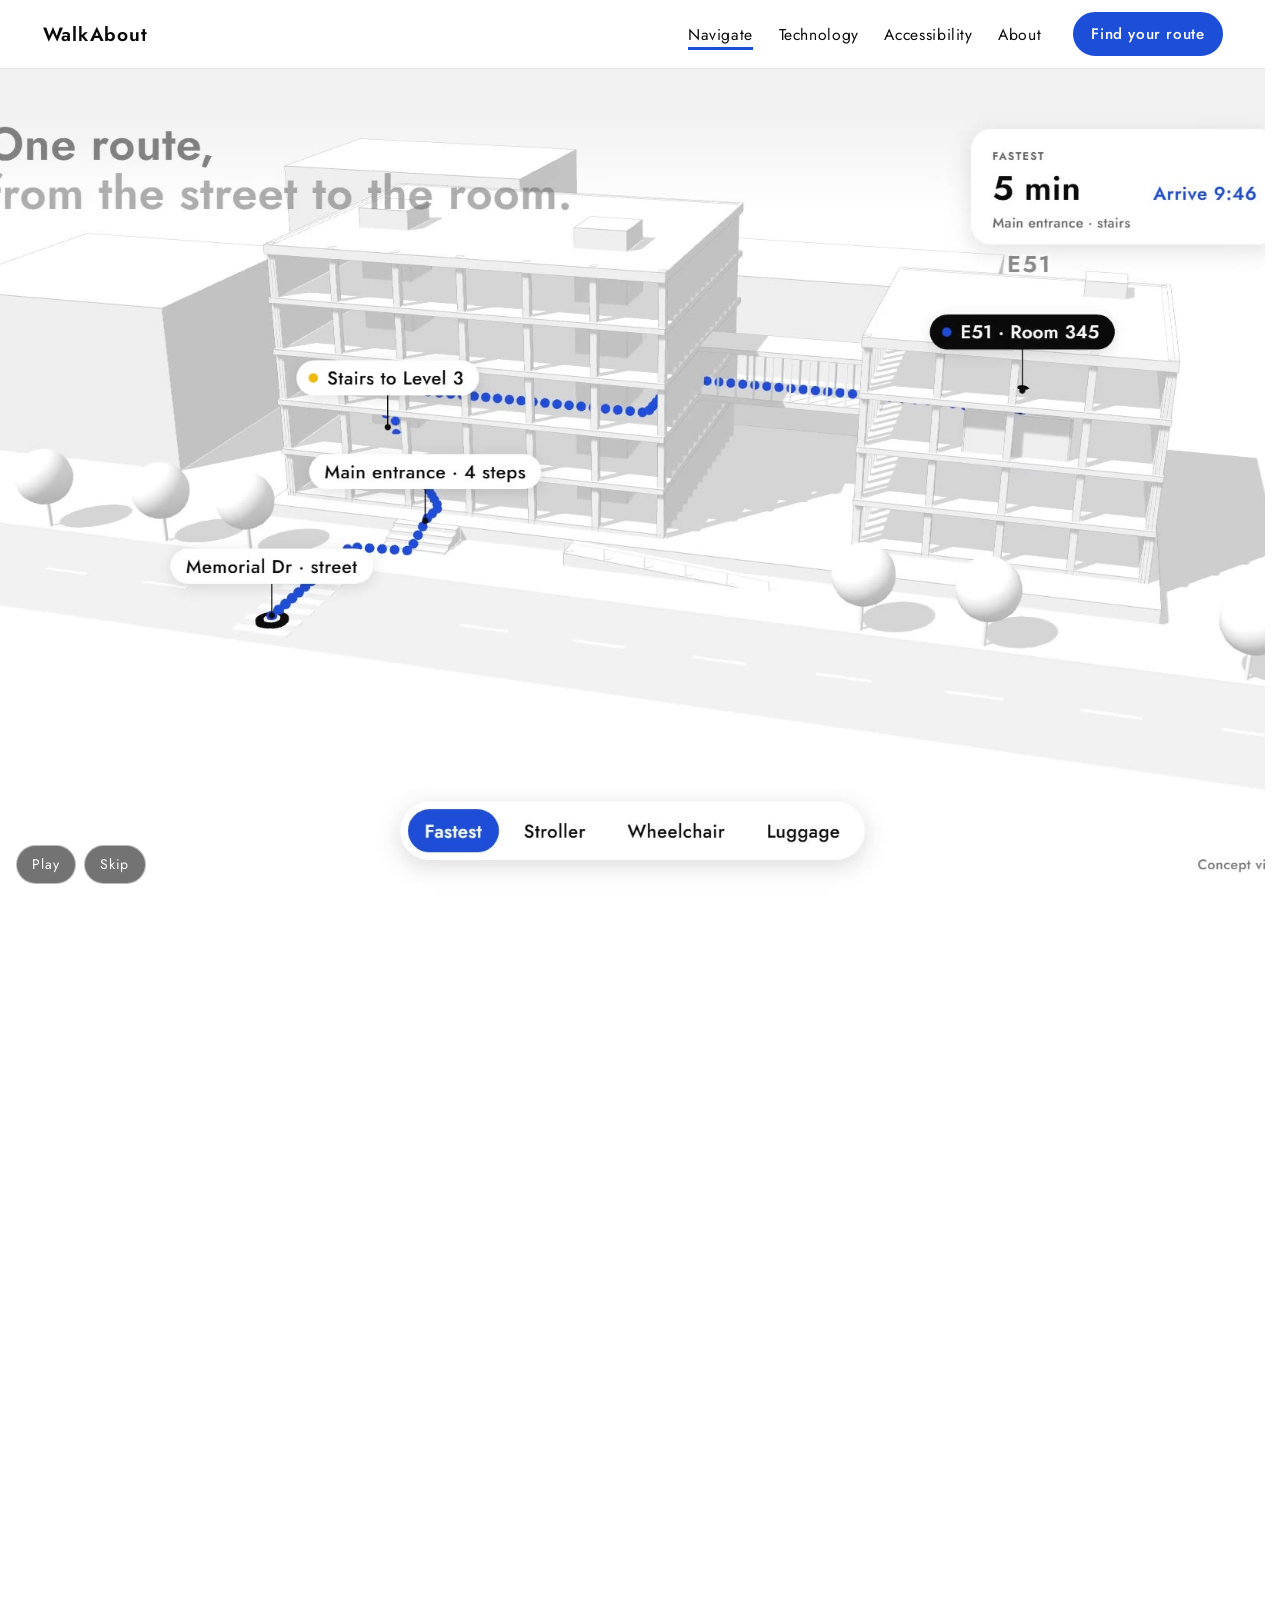
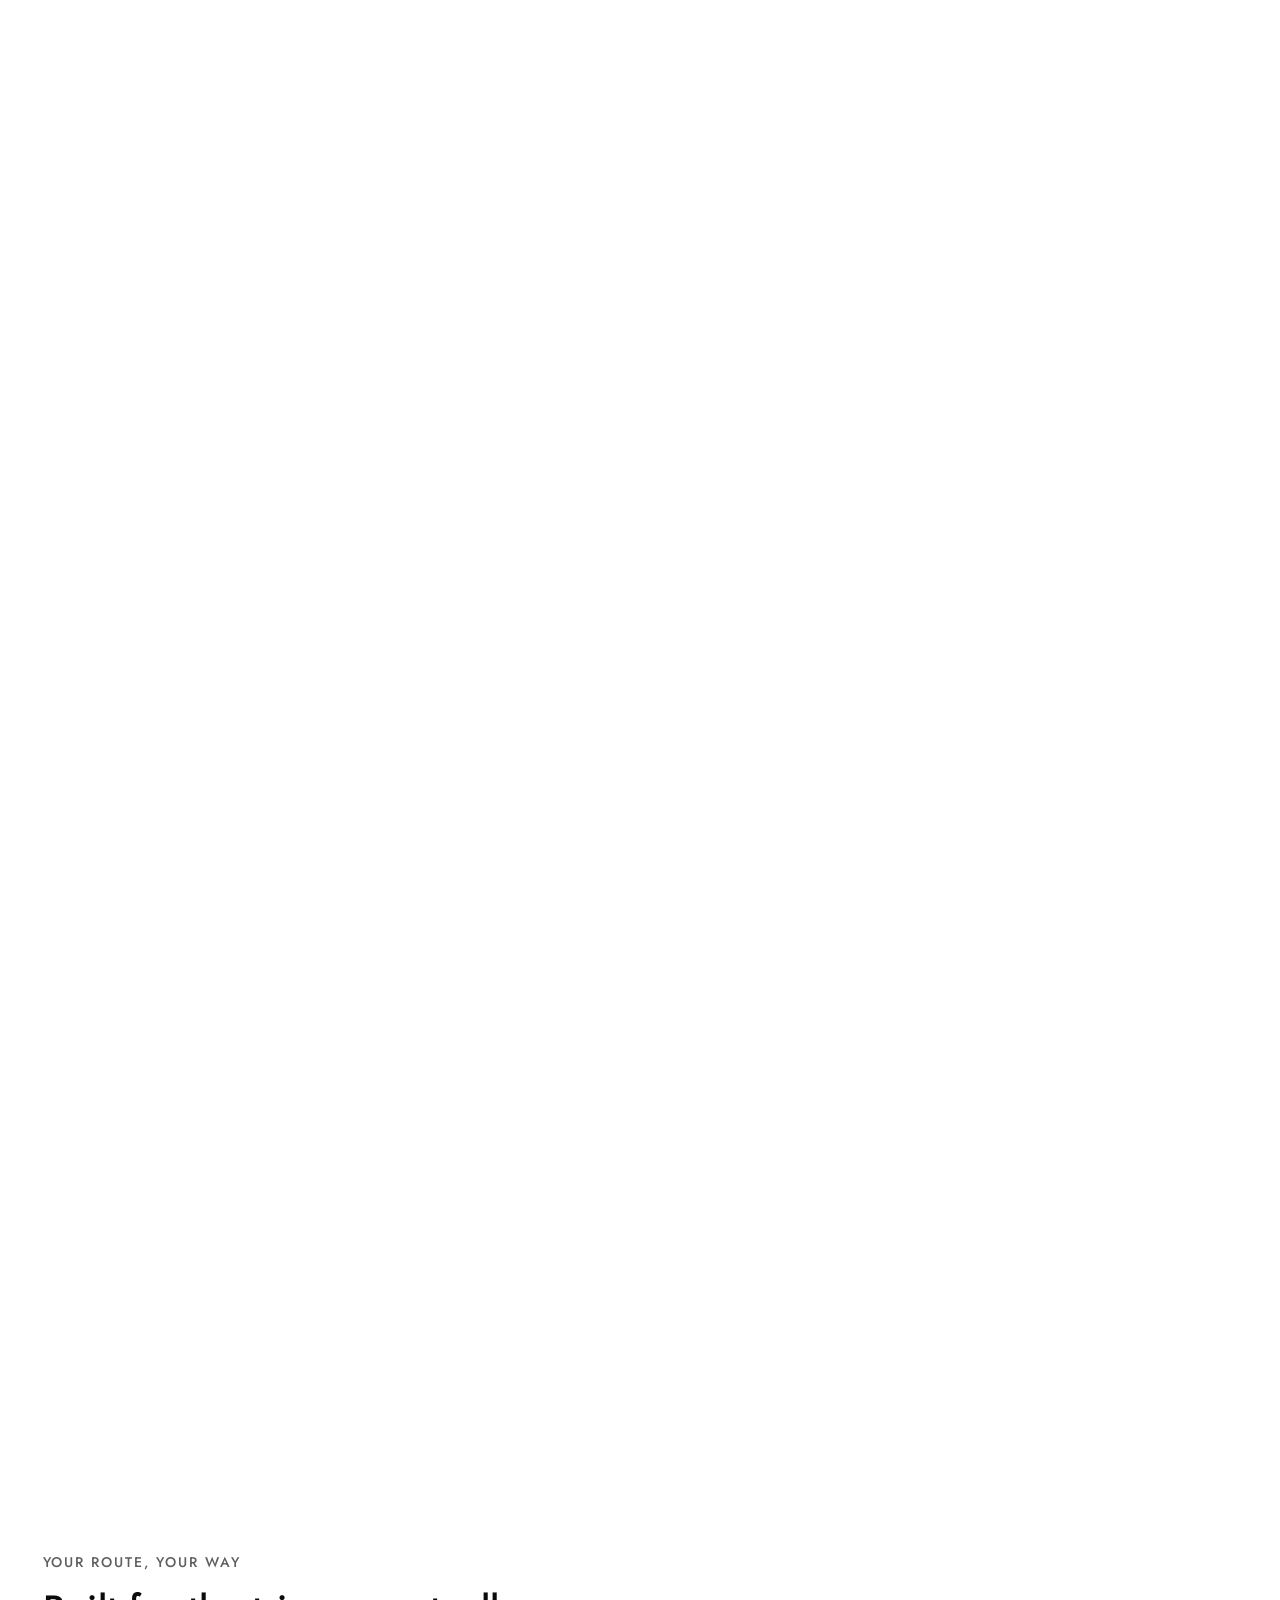
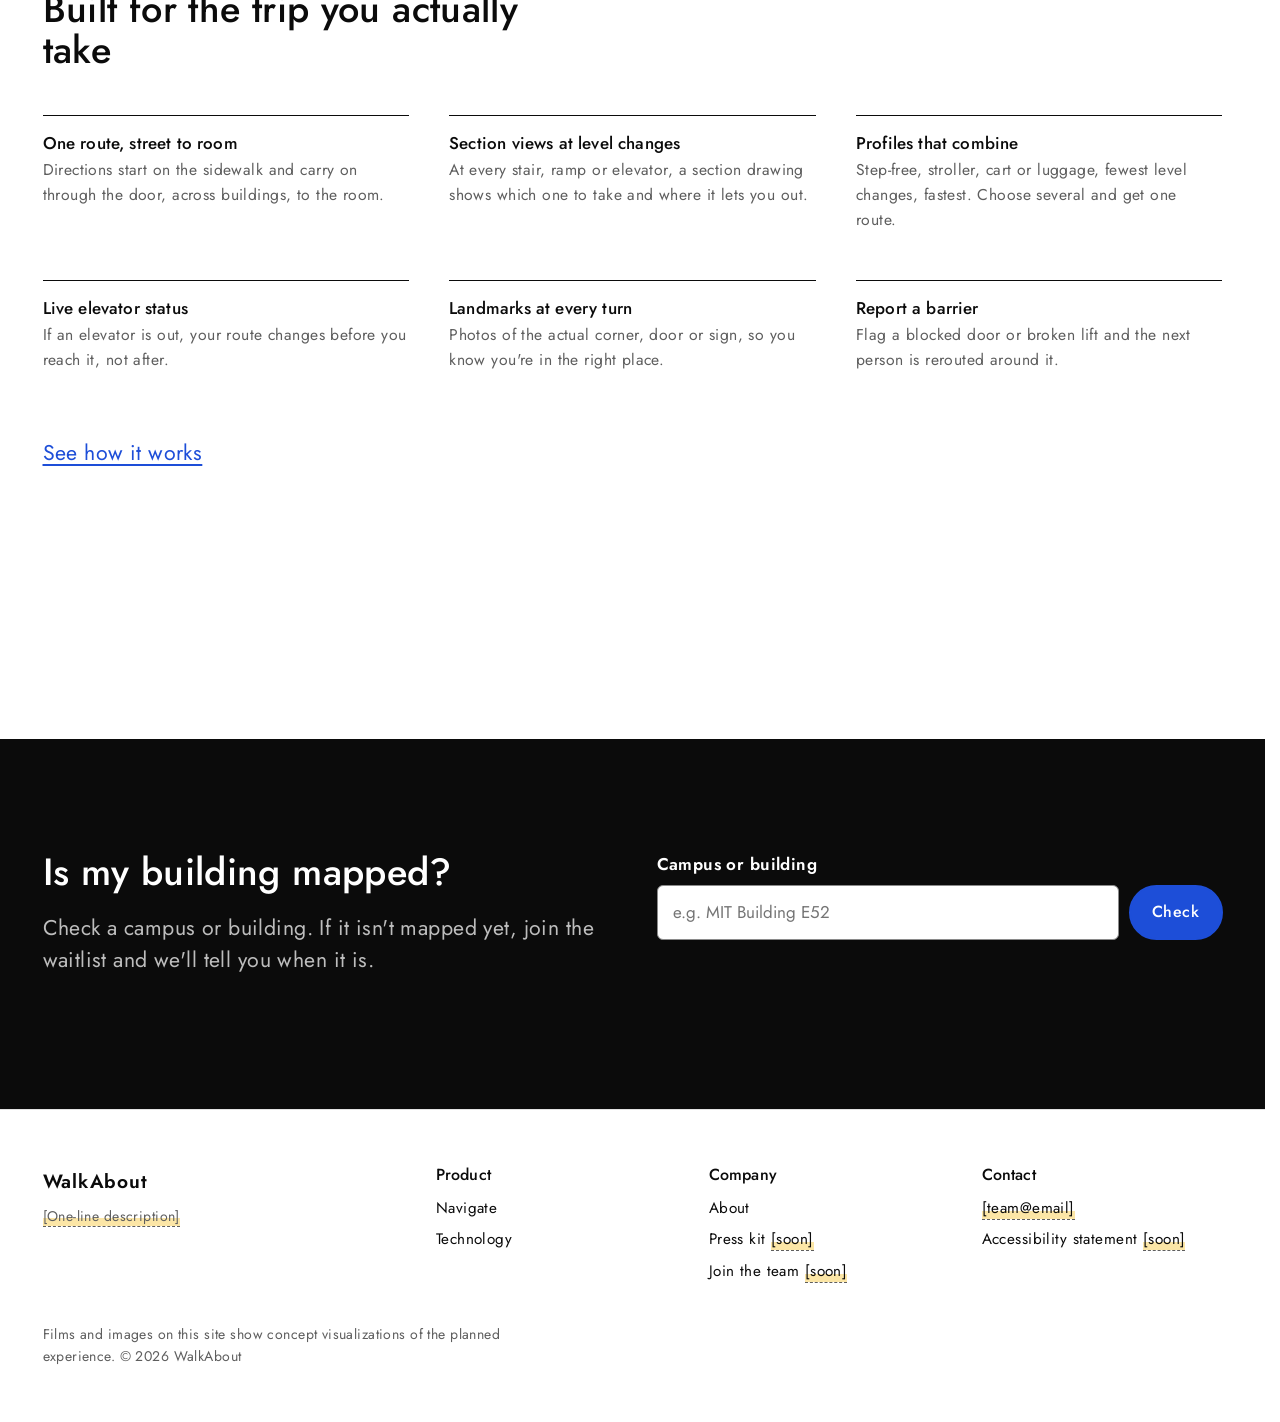
==== commit 672fc5e7: "Remove the old Home page: index.html redirects to Navigate, logo links to Navigate Co-Authored-By: C" ====
--- a/index.html
+++ b/index.html
@@ -4,364 +4,12 @@
   <meta charset="utf-8">
   <meta name="viewport" content="width=device-width, initial-scale=1">
   <title>WalkAbout</title>
-  <meta name="description" content="[Site description, about 150 characters: what WalkAbout is and who it's for.]">
-  <link rel="preconnect" href="https://fonts.googleapis.com">
-  <link rel="preconnect" href="https://fonts.gstatic.com" crossorigin>
-  <!-- Futura PT: add your Adobe Fonts kit here, e.g. <link rel="stylesheet" href="https://use.typekit.net/XXXXXXX.css">. Jost below is the free stand-in. -->
-  <link href="https://fonts.googleapis.com/css2?family=Jost:wght@400;500;600&display=swap" rel="stylesheet">
-  <link rel="stylesheet" href="assets/css/style.css?v=20261123s">
+  <!-- The old Home page was removed: the site starts on Navigate. -->
+  <meta http-equiv="refresh" content="0; url=navigate.html">
+  <link rel="canonical" href="navigate.html">
+  <script>location.replace("navigate.html" + location.hash);</script>
 </head>
 <body>
-  <a class="skip-link" href="#main">Skip to content</a>
-
-  <!-- ============================== HEADER ============================== -->
-  <header class="site-header">
-    <div class="wrap">
-      <a class="brand" href="index.html" aria-label="WalkAbout home">
-        WalkAbout
-      </a>
-      <nav class="nav" id="site-nav" aria-label="Main">
-        <ul>
-          <li><a href="navigate.html">Navigate</a></li>
-          <li><a href="technology.html">Technology</a></li>
-          <li><a href="accessibility.html">Accessibility</a></li>
-          <li><a href="about.html">About</a></li>
-        </ul>
-      </nav>
-      <button class="btn btn--small header-cta" data-open-check>Find your route</button>
-    </div>
-  </header>
-
-  <main id="main">
-
-    <!-- 1. HERO: the route drawn in section, street to room -->
-    <section class="hero">
-      <div class="wrap">
-        <h1><span class="ph">[Tagline, 3 to 6 words. e.g. "Street to room. Every level."]</span></h1>
-        <p class="lede"><span class="ph">[One or two sentences: WalkAbout guides people from the street to the exact room, across buildings and levels, on a route that fits how they move.]</span></p>
-        <div class="btn-row">
-          <a class="btn" href="#film">Watch the film</a>
-          <button class="btn btn--ghost" data-open-check>Find your route</button>
-        </div>
-
-        <figure class="section-drawing" aria-labelledby="sd-caption">
-          <svg viewBox="0 0 1200 430" role="img" aria-labelledby="sd-title">
-            <title id="sd-title">Section drawing of a route: from the street, through a ground-floor entrance, up an elevator to level 3, across a bridge into the next building, to the destination room.</title>
-            <defs>
-              <pattern id="poche" width="10" height="10" patternUnits="userSpaceOnUse" patternTransform="rotate(45)">
-                <rect width="10" height="10" fill="#F0F0F0"/>
-                <line x1="0" y1="0" x2="0" y2="10" stroke="#C8C8C8" stroke-width="2"/>
-              </pattern>
-            </defs>
-
-            <!-- ground in section -->
-            <rect class="sd-ground" x="0" y="362" width="1200" height="60"/>
-            <line class="sd-groundline" x1="0" y1="361" x2="1200" y2="361"/>
-
-            <!-- Building A -->
-            <rect class="sd-core" x="462" y="82" width="52" height="278"/>
-            <rect class="sd-slab" x="200" y="290" width="360" height="6"/>
-            <rect class="sd-slab" x="200" y="220" width="360" height="6"/>
-            <rect class="sd-slab" x="200" y="150" width="360" height="6"/>
-            <rect class="sd-slab" x="192" y="76" width="376" height="8"/>
-            <rect class="sd-wall" x="192" y="76" width="8" height="234"/>   <!-- gap below = entrance -->
-            <rect class="sd-wall" x="560" y="76" width="8" height="144"/>
-            <rect class="sd-wall" x="560" y="262" width="8" height="100"/>
-
-            <!-- Bridge at level 3 -->
-            <rect class="sd-slab" x="568" y="220" width="152" height="6"/>
-            <rect class="sd-slab" x="568" y="170" width="152" height="5"/>
-
-            <!-- Building B -->
-            <rect class="sd-slab" x="720" y="290" width="360" height="6"/>
-            <rect class="sd-slab" x="720" y="220" width="360" height="6"/>
-            <rect class="sd-slab" x="720" y="150" width="360" height="6"/>
-            <rect class="sd-slab" x="712" y="76" width="376" height="8"/>
-            <rect class="sd-wall" x="712" y="76" width="8" height="94"/>
-            <rect class="sd-wall" x="712" y="226" width="8" height="136"/>
-            <rect class="sd-wall" x="1080" y="76" width="8" height="286"/>
-            <rect class="sd-wall" x="900" y="156" width="6" height="64"/>   <!-- room partition -->
-
-            <!-- level labels -->
-            <text class="sd-level" x="180" y="335" text-anchor="end">Level 1</text>
-            <text class="sd-level" x="180" y="265" text-anchor="end">Level 2</text>
-            <text class="sd-level" x="180" y="195" text-anchor="end">Level 3</text>
-            <text class="sd-level" x="180" y="125" text-anchor="end">Level 4</text>
-
-            <!-- the route -->
-            <path class="sd-walk sd-anim sd-anim--1" d="M30 348 H488"/>
-            <path class="sd-lift sd-anim sd-anim--2" d="M488 348 V208"/>
-            <path class="sd-walk sd-anim sd-anim--3" d="M488 208 H960"/>
-            <circle class="sd-dot" cx="30" cy="348" r="9"/>
-            <g class="sd-pop">
-              <circle class="sd-pin" cx="960" cy="208" r="13"/>
-            </g>
-
-            <!-- callouts -->
-            <text class="sd-label" x="24" y="330">Street</text>
-            <text class="sd-label" x="212" y="340">Step-free entrance</text>
-            <text class="sd-label" x="452" y="276" text-anchor="end">Elevator to level 3</text>
-            <text class="sd-label" x="584" y="200">Bridge</text>
-            <text class="sd-label" x="922" y="186">Room <tspan class="ph">[000]</tspan></text>
-          </svg>
-          <figcaption id="sd-caption">
-            <ol class="route-steps">
-              <li>Start on the street</li>
-              <li>Enter at the step-free door</li>
-              <li class="is-level">Take the elevator to level 3</li>
-              <li>Cross the bridge to Room <span class="ph">[000]</span></li>
-            </ol>
-          </figcaption>
-        </figure>
-      </div>
-    </section>
-
-    <!-- 2. ONE BIG NEED STAT -->
-    <section class="band band--white" aria-labelledby="stat-h">
-      <div class="wrap stat">
-        <p class="stat__num" aria-hidden="true"><span class="ph">[70M+]</span></p>
-        <div>
-          <h2 id="stat-h"><span class="ph">[U.S. adults report a disability. For many of them, the shortest route isn't a usable one.]</span></h2>
-          <p class="stat__src"><span class="ph">[Source and year]</span></p>
-        </div>
-      </div>
-    </section>
-
-    <!-- 3. REAL SITUATIONS (Waymo's "real world scenarios" strip) -->
-    <section class="band" id="film" aria-labelledby="scen-h">
-      <div class="wrap">
-        <div class="section-head">
-          <h2 id="scen-h">See how WalkAbout handles real situations</h2>
-          <p class="lede"><span class="ph">[One line framing these as concept films of the planned experience.]</span></p>
-        </div>
-        <div class="strip">
-          <article class="scenario">
-            <!-- Swap in: <video src="assets/media/scenario-elevator.mp4" autoplay muted loop playsinline aria-label="..."></video> -->
-            <figure class="media media--tall" data-ph="Concept clip: elevator out of service, route reroutes to the ramp. 4:5 MP4 loop"></figure>
-            <h3>Elevator out of service</h3>
-            <p><span class="ph">[What WalkAbout does, one sentence.]</span></p>
-          </article>
-          <article class="scenario">
-            <figure class="media media--tall" data-ph="Concept clip: stroller meets a staircase. 4:5 MP4 loop"></figure>
-            <h3>Stroller meets stairs</h3>
-            <p><span class="ph">[What WalkAbout does, one sentence.]</span></p>
-          </article>
-          <article class="scenario">
-            <figure class="media media--tall" data-ph="Concept clip: E52 to E51 over the 3rd-floor bridge. 4:5 MP4 loop"></figure>
-            <h3>The bridge on level 3</h3>
-            <p><span class="ph">[What WalkAbout does, one sentence.]</span></p>
-          </article>
-          <article class="scenario">
-            <figure class="media media--tall" data-ph="Concept clip: tunnel between buildings. 4:5 MP4 loop"></figure>
-            <h3>The tunnel nobody mentions</h3>
-            <p><span class="ph">[What WalkAbout does, one sentence.]</span></p>
-          </article>
-          <article class="scenario">
-            <figure class="media media--tall" data-ph="Concept clip: step-free route with luggage. 4:5 MP4 loop"></figure>
-            <h3>Step-free with luggage</h3>
-            <p><span class="ph">[What WalkAbout does, one sentence.]</span></p>
-          </article>
-        </div>
-      </div>
-    </section>
-
-    <!-- 4–5. MEET WALKABOUT + THREE PILLARS -->
-    <section class="band band--white" aria-labelledby="meet-h">
-      <div class="wrap">
-        <div class="split">
-          <div>
-            <h2 id="meet-h">Meet WalkAbout</h2>
-            <p class="lede"><span class="ph">[Two or three sentences: one continuous route from the street to the room, with clear guidance at every change of level.]</span></p>
-            <div class="btn-row">
-              <a class="btn" href="navigate.html">How navigating works</a>
-            </div>
-          </div>
-          <!-- Swap in: <video src="assets/media/meet.mp4" autoplay muted loop playsinline aria-label="..."></video> -->
-          <figure class="media" data-ph="Concept video: phone UI following a route across two buildings. 16:9 MP4 loop"></figure>
-        </div>
-
-        <div class="pillars">
-          <div class="pillar">
-            <svg viewBox="0 0 40 40" aria-hidden="true"><path d="M4 32h12V18h20" fill="none" stroke="#1D4ED8" stroke-width="3" stroke-linecap="round" stroke-linejoin="round"/><circle cx="4" cy="32" r="3" fill="#1D4ED8"/><circle cx="36" cy="18" r="4" fill="#1D4ED8"/></svg>
-            <h3>Street to room</h3>
-            <p><span class="ph">[One sentence: one set of directions from outside to the door, no app-switching at the entrance.]</span></p>
-          </div>
-          <div class="pillar">
-            <svg viewBox="0 0 40 40" aria-hidden="true"><path d="M4 34h32M4 24h32M4 14h32" stroke="#0B0B0B" stroke-width="2.5"/><path d="M20 34V14" stroke="#F5B700" stroke-width="4" stroke-linecap="round"/></svg>
-            <h3>Section views</h3>
-            <p><span class="ph">[One sentence: see which elevator, ramp or stair to take, drawn the way architects see buildings.]</span></p>
-          </div>
-          <div class="pillar">
-            <svg viewBox="0 0 40 40" aria-hidden="true"><circle cx="13" cy="20" r="9" fill="none" stroke="#1D4ED8" stroke-width="3"/><circle cx="27" cy="20" r="9" fill="none" stroke="#0B0B0B" stroke-width="3"/></svg>
-            <h3>Routes for who you are</h3>
-            <p><span class="ph">[One sentence: step-free, stroller, fewest level changes. Profiles that combine.]</span></p>
-          </div>
-        </div>
-      </div>
-    </section>
-
-    <!-- 6–7. WHERE WE'RE MAPPING -->
-    <section class="band" id="where" aria-labelledby="where-h">
-      <div class="wrap">
-        <div class="section-head">
-          <h2 id="where-h">Where we're mapping</h2>
-          <p class="lede"><span class="ph">[One line on starting with university campuses, then hospitals.]</span></p>
-        </div>
-        <div class="places">
-          <div>
-            <h3><span class="status-dot" aria-hidden="true"></span>Piloting now</h3>
-            <ul>
-              <li><span class="ph">[MIT campus]</span><small><span class="ph">[Pilot scope, e.g. Sloan buildings E51, E52, E62]</span></small></li>
-            </ul>
-          </div>
-          <div>
-            <h3><span class="status-dot status-dot--next" aria-hidden="true"></span>Up next</h3>
-            <ul>
-              <li><span class="ph">[Venue type or named partner]</span><small><span class="ph">[Timing]</span></small></li>
-              <li><span class="ph">[Venue type or named partner]</span><small><span class="ph">[Timing]</span></small></li>
-            </ul>
-          </div>
-        </div>
-        <div class="btn-row">
-          <button class="btn btn--ghost" data-open-check>Is my building mapped?</button>
-        </div>
-      </div>
-    </section>
-
-    <!-- 8. VOICES -->
-    <section class="band band--white" aria-labelledby="voices-h">
-      <div class="wrap">
-        <div class="section-head">
-          <h2 id="voices-h">Why people want it</h2>
-        </div>
-        <div class="quotes">
-          <figure class="quote">
-            <blockquote><p><span class="ph">["Quote from an early tester or interviewee."]</span></p></blockquote>
-            <figcaption><span class="ph">[Name, role or context]</span></figcaption>
-          </figure>
-          <figure class="quote">
-            <blockquote><p><span class="ph">["Quote from an accessibility advocate."]</span></p></blockquote>
-            <figcaption><span class="ph">[Name, role or context]</span></figcaption>
-          </figure>
-          <figure class="quote">
-            <blockquote><p><span class="ph">["Quote from a campus or facilities lead."]</span></p></blockquote>
-            <figcaption><span class="ph">[Name, role or context]</span></figcaption>
-          </figure>
-        </div>
-      </div>
-    </section>
-
-    <!-- 10. THE ENGINE (teaser for Technology) -->
-    <section class="band" aria-labelledby="engine-h">
-      <div class="wrap split split--rev">
-        <div>
-          <h2 id="engine-h">The engine behind every route</h2>
-          <p class="lede"><span class="ph">[Two sentences: we read the drawings buildings already have and turn them into a 3D network that knows every ramp, elevator and stair.]</span></p>
-          <div class="btn-row">
-            <a class="btn" href="technology.html">See the technology</a>
-          </div>
-        </div>
-        <!-- Swap in: <video src="assets/media/plan-to-3d.mp4" ...></video> -->
-        <figure class="media" data-ph="Concept animation: floor plan lifts into a 3D model, then a route appears in section. 16:9 MP4 loop"></figure>
-      </div>
-    </section>
-
-    <!-- 11. WHY WE'RE HERE (accessibility pillar) -->
-    <section class="band band--ink" id="why" aria-labelledby="why-h">
-      <div class="wrap">
-        <div class="section-head">
-          <h2 id="why-h">Why we're here</h2>
-          <p class="lede"><span class="ph">[Two sentences: finding a building isn't the same as reaching the room. A missing ramp or a broken elevator can stop a trip entirely.]</span></p>
-        </div>
-        <div class="features">
-          <div class="feature">
-            <h3><span class="ph">[61.2M]</span></h3>
-            <p><span class="ph">[Americans aged 65 or older. Source.]</span></p>
-          </div>
-          <div class="feature is-level">
-            <h3><span class="ph">[Stat]</span></h3>
-            <p><span class="ph">[e.g. share of first-time hospital visitors who get lost. Source.]</span></p>
-          </div>
-          <div class="feature">
-            <h3><span class="ph">[Stat]</span></h3>
-            <p><span class="ph">[e.g. new students and visitors per campus per year. Source.]</span></p>
-          </div>
-        </div>
-      </div>
-    </section>
-
-    <!-- 12–13. MISSION -->
-    <section class="band" id="mission" aria-labelledby="mission-h">
-      <div class="wrap">
-        <h2 id="mission-h"><span class="ph">[Mission line, e.g. "Make every building navigable for everyone."]</span></h2>
-        <p class="lede"><span class="ph">[Who we are in two sentences: architects and urbanists at MIT and Harvard building navigation for people moving through space.]</span></p>
-      </div>
-    </section>
-
-    <!-- 15. FINAL CTA -->
-    <section class="band band--white final" aria-labelledby="final-h">
-      <div class="wrap">
-        <h2 id="final-h">Be first to walk it</h2>
-        <p class="lede"><span class="ph">[One line: join the waitlist as a traveler, or pilot WalkAbout at your campus.]</span></p>
-        <div class="btn-row">
-          <button class="btn" data-open-check>Join the waitlist</button>
-          <a class="btn btn--ghost" href="mailto:[team@email]">Pilot with us</a>
-        </div>
-      </div>
-    </section>
-  </main>
-
-  <!-- ============================== FOOTER ============================== -->
-  <footer class="site-footer">
-    <div class="wrap">
-      <div class="footer-grid">
-        <div>
-          <a class="brand" href="index.html">WalkAbout</a>
-          <p class="hint"><span class="ph">[One-line description]</span></p>
-        </div>
-        <div>
-          <h3>Product</h3>
-          <ul>
-            <li><a href="navigate.html">Navigate</a></li>
-            <li><a href="technology.html">Technology</a></li>
-          </ul>
-        </div>
-        <div>
-          <h3>Company</h3>
-          <ul>
-            <li><a href="about.html">About</a></li>
-            <li><a href="#">Press kit <span class="ph">[soon]</span></a></li>
-            <li><a href="#">Join the team <span class="ph">[soon]</span></a></li>
-          </ul>
-        </div>
-        <div>
-          <h3>Contact</h3>
-          <ul>
-            <li><a href="mailto:[team@email]"><span class="ph">[team@email]</span></a></li>
-            <li><a href="#">Accessibility statement <span class="ph">[soon]</span></a></li>
-          </ul>
-        </div>
-      </div>
-      <p class="footer-note">Films and images on this site show concept visualizations of the planned experience. &copy; 2026 WalkAbout</p>
-    </div>
-  </footer>
-
-  <!-- ===================== "IS MY BUILDING MAPPED?" ===================== -->
-  <dialog id="check-dialog" aria-labelledby="check-dialog-h">
-    <button class="dialog__close" aria-label="Close">&times;</button>
-    <div class="dialog__body">
-      <h2 id="check-dialog-h" style="font-size:var(--t-lg)">Is my building mapped?</h2>
-      <form class="check-form" novalidate>
-        <label for="place-dialog">Campus or building</label>
-        <div class="form-row">
-          <input id="place-dialog" type="text" name="place" autocomplete="off" placeholder="e.g. MIT Building E52">
-          <button class="btn" type="submit">Check</button>
-        </div>
-      </form>
-      <div class="check-result form-msg" role="status"></div>
-    </div>
-  </dialog>
-
-  <script src="assets/js/main.js?v=20261123s"></script>
+  <p><a href="navigate.html">Continue to WalkAbout</a></p>
 </body>
 </html>
